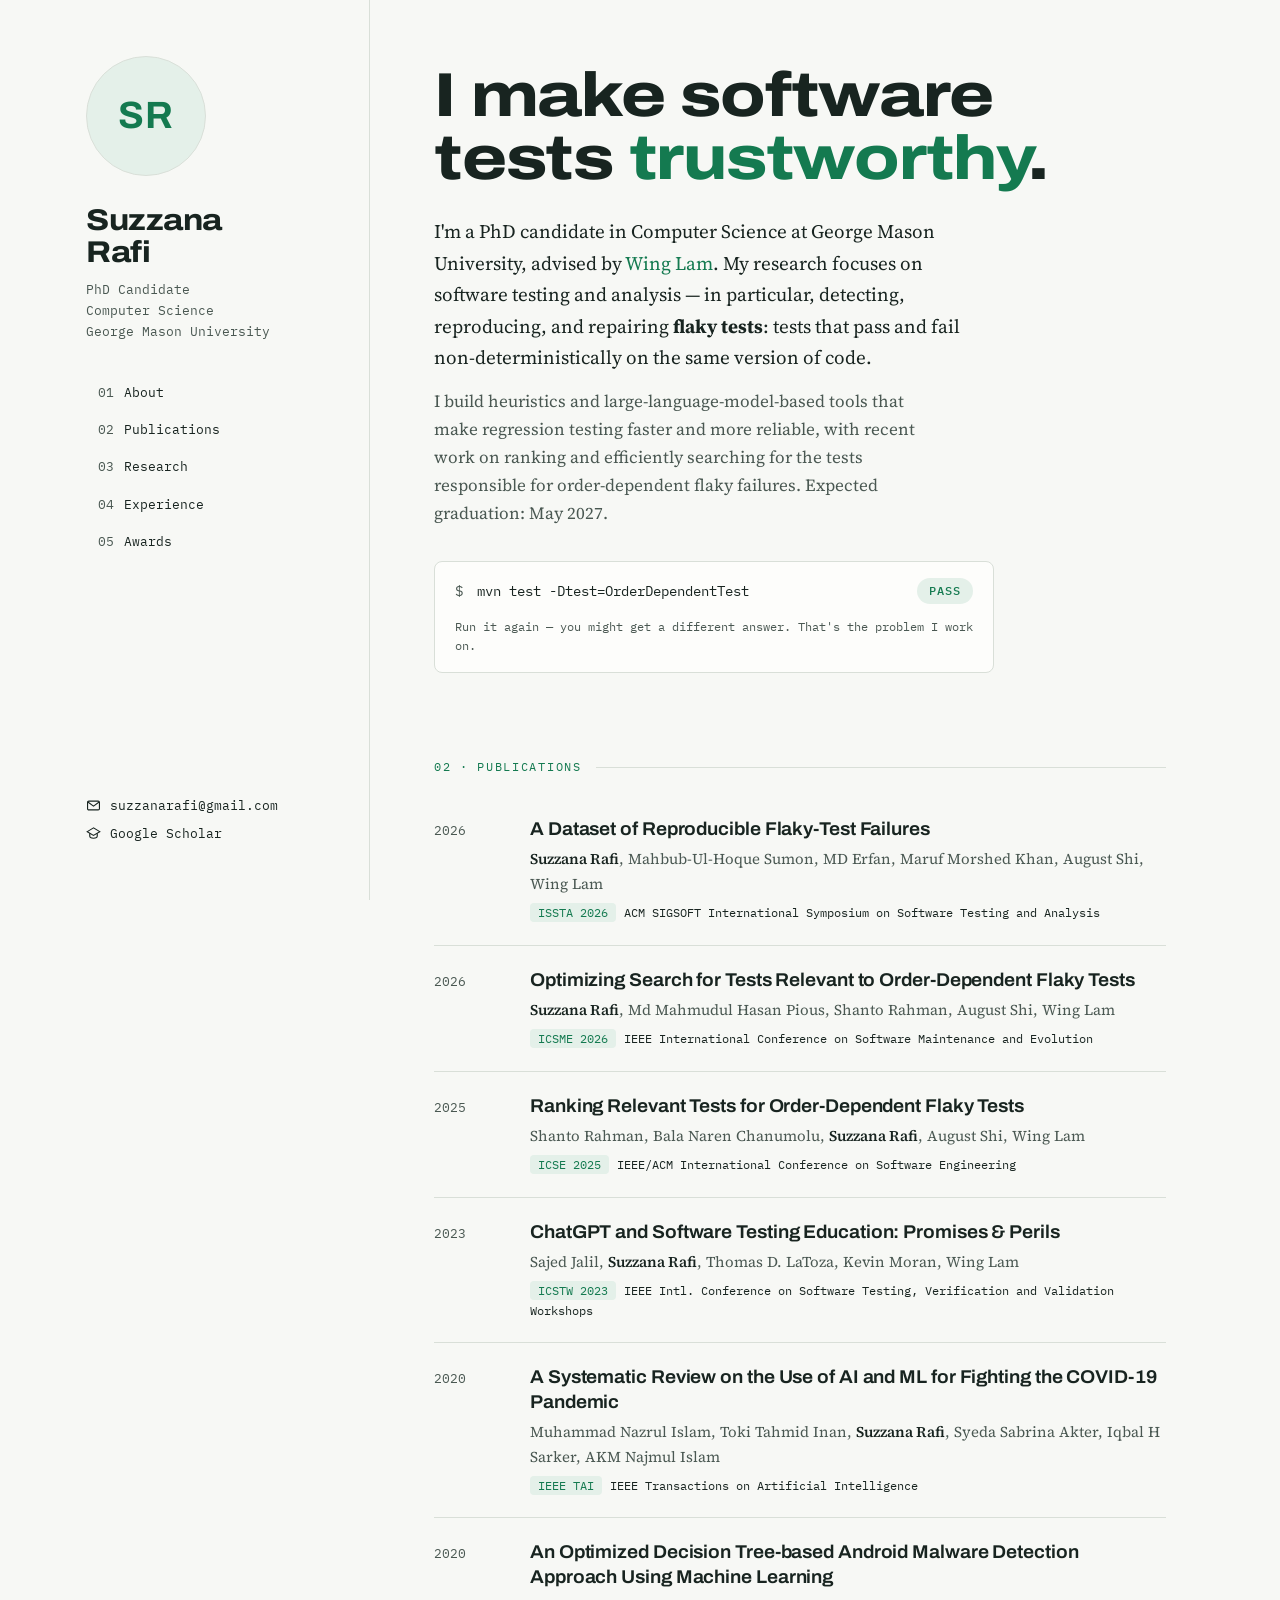
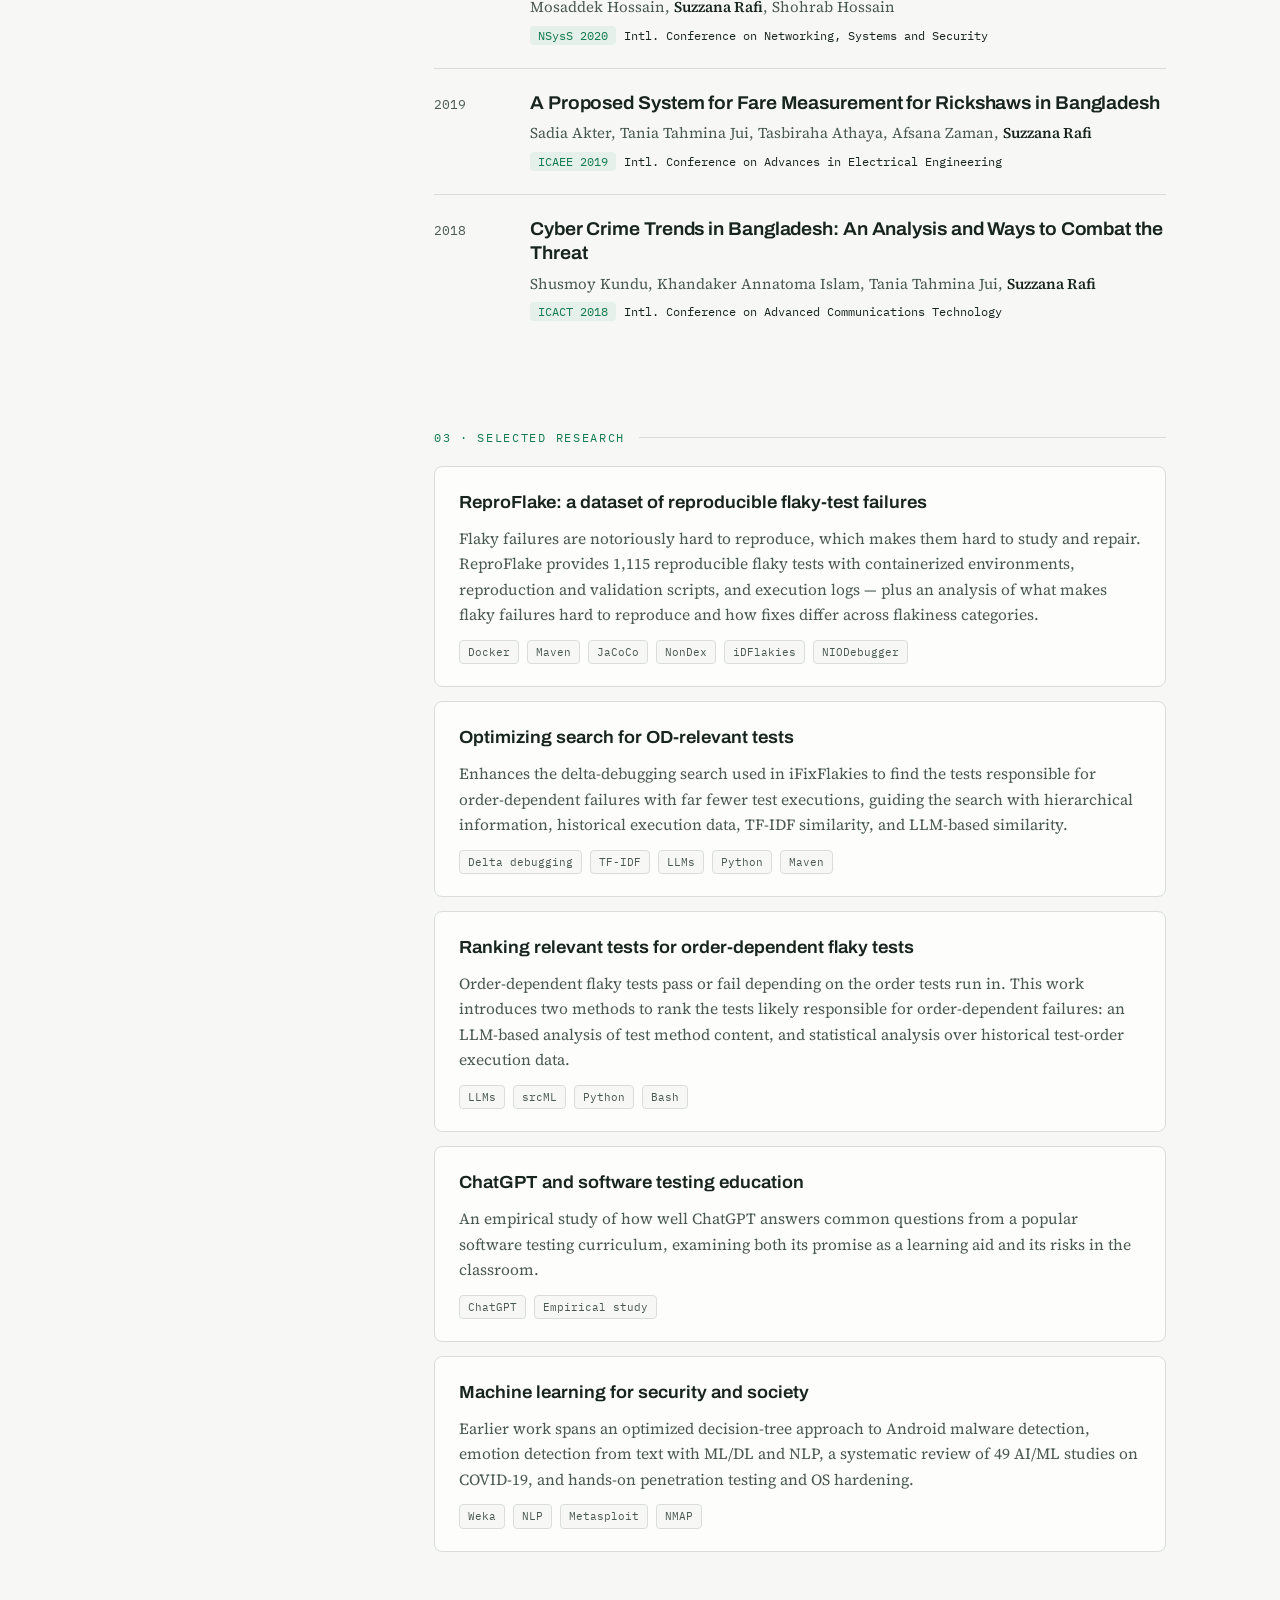
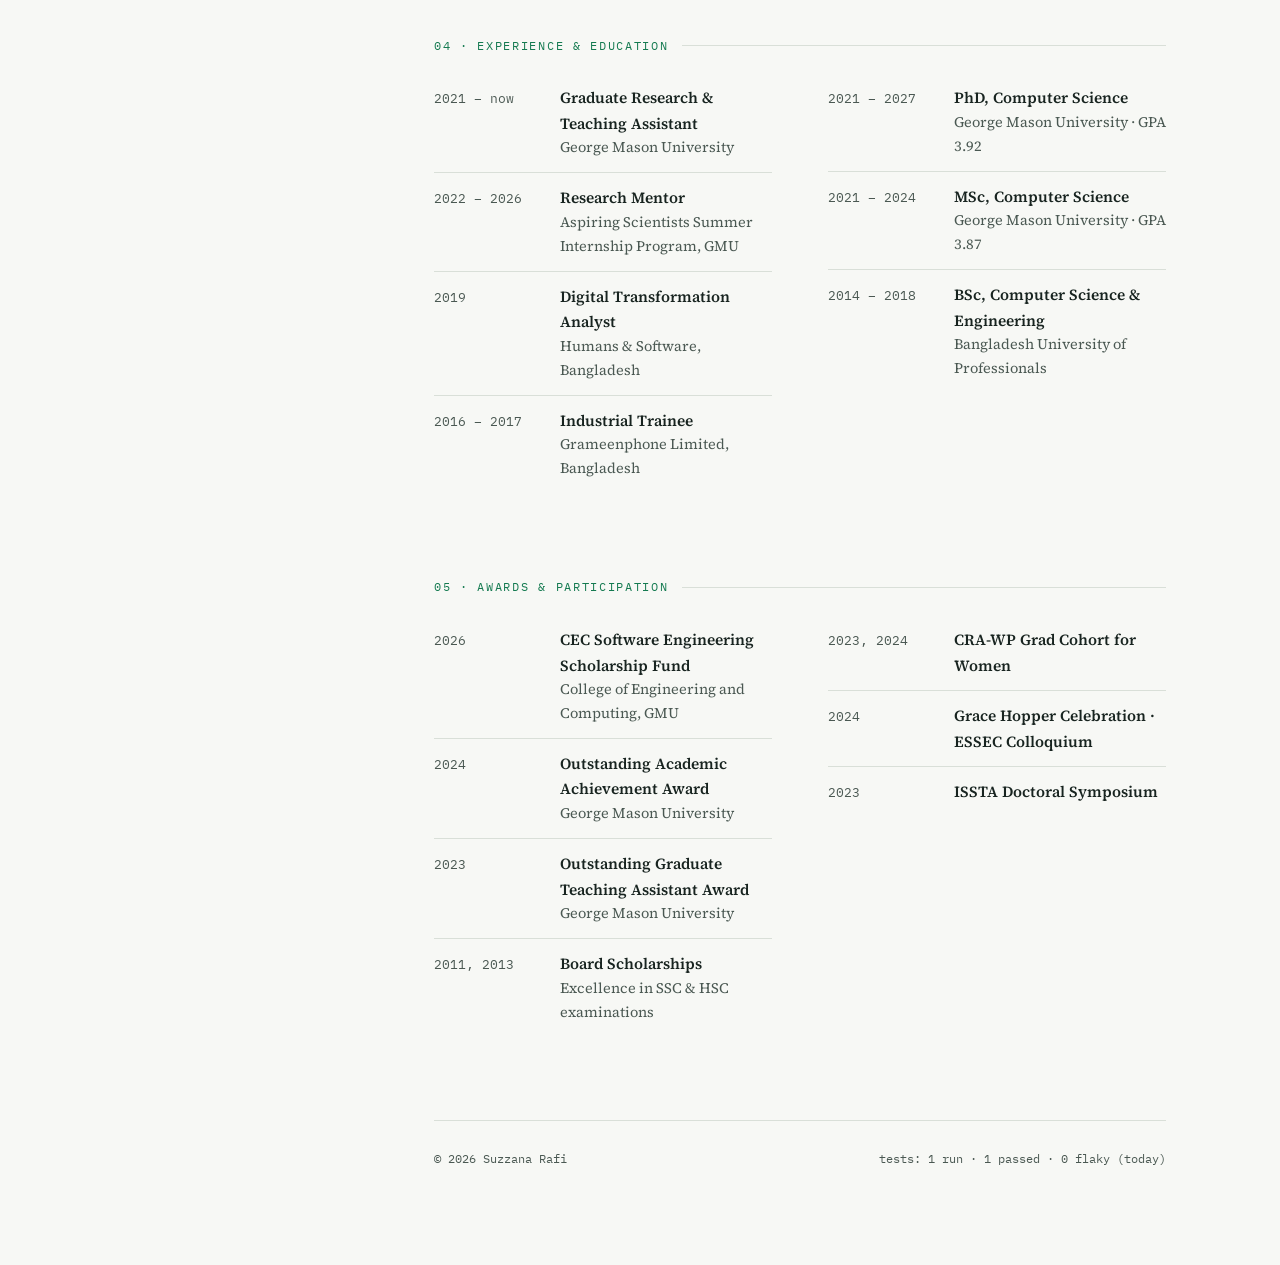
==== index.html @ 5b85f8ac "Add files via upload" ====
<!DOCTYPE html>
<html lang="en">
<head>
<meta charset="UTF-8">
<meta name="viewport" content="width=device-width, initial-scale=1.0">
<title>Suzzana Rafi — Software Testing &amp; Analysis Researcher</title>
<meta name="description" content="Suzzana Rafi is a PhD candidate at George Mason University researching flaky test detection, reproduction, and repair with AI techniques.">
<link rel="preconnect" href="https://fonts.googleapis.com">
<link rel="preconnect" href="https://fonts.gstatic.com" crossorigin>
<link href="https://fonts.googleapis.com/css2?family=Archivo:wdth,wght@62..125,400..800&family=Source+Serif+4:ital,opsz,wght@0,8..60,400..600;1,8..60,400..600&family=IBM+Plex+Mono:wght@400;500&display=swap" rel="stylesheet">
<style>
  :root{
    --paper:#F7F8F5;
    --panel:#FDFDFB;
    --ink:#182420;
    --ink-soft:#4A5852;
    --hairline:#D9DFD8;
    --pass:#147A50;
    --pass-soft:#E4F0E9;
    --fail:#B8402E;
    --fail-soft:#F6E7E3;
    --mono:'IBM Plex Mono', ui-monospace, monospace;
    --display:'Archivo', system-ui, sans-serif;
    --body:'Source Serif 4', Georgia, serif;
  }
  *{box-sizing:border-box;margin:0;padding:0}
  html{scroll-behavior:smooth}
  body{
    background:var(--paper);
    color:var(--ink);
    font-family:var(--body);
    font-size:17px;
    line-height:1.65;
  }
  a{color:var(--pass);text-decoration:none;border-bottom:1px solid transparent;transition:border-color .15s}
  a:hover{border-bottom-color:var(--pass)}
  a:focus-visible, button:focus-visible{outline:2px solid var(--pass);outline-offset:3px;border-radius:2px}

  .layout{
    display:grid;
    grid-template-columns:320px 1fr;
    max-width:1180px;
    margin:0 auto;
    min-height:100vh;
  }

  /* ---------- Sidebar ---------- */
  .sidebar{
    border-right:1px solid var(--hairline);
    padding:56px 36px;
    position:sticky;
    top:0;
    height:100vh;
    display:flex;
    flex-direction:column;
    gap:28px;
  }
  .avatar{
    width:120px;height:120px;border-radius:50%;
    background:var(--pass-soft);
    display:flex;align-items:center;justify-content:center;
    font-family:var(--display);font-weight:700;font-size:38px;color:var(--pass);
    letter-spacing:.02em;
    border:1px solid var(--hairline);
    overflow:hidden;
  }
  .avatar img{width:100%;height:100%;object-fit:cover}
  .side-name{
    font-family:var(--display);
    font-variation-settings:'wdth' 112;
    font-weight:750;
    font-size:30px;
    line-height:1.08;
    letter-spacing:-.01em;
  }
  .side-role{
    font-family:var(--mono);
    font-size:12.5px;
    color:var(--ink-soft);
    line-height:1.7;
  }
  nav{display:flex;flex-direction:column;gap:2px;margin-top:4px}
  nav a{
    font-family:var(--mono);
    font-size:13px;
    color:var(--ink);
    padding:7px 10px;
    border-bottom:none;
    border-left:2px solid transparent;
    border-radius:0 4px 4px 0;
  }
  nav a:hover{background:var(--pass-soft);border-left-color:var(--pass)}
  nav a .idx{color:var(--ink-soft);margin-right:10px}
  .side-contact{margin-top:auto;display:flex;flex-direction:column;gap:8px}
  .side-contact a{
    font-family:var(--mono);font-size:12.5px;color:var(--ink);
    display:flex;align-items:center;gap:9px;border-bottom:none;
  }
  .side-contact a:hover{color:var(--pass)}
  .side-contact svg{width:15px;height:15px;flex:none;stroke:currentColor}

  /* ---------- Main ---------- */
  main{padding:64px 64px 96px}
  section{margin-bottom:84px}
  .eyebrow{
    font-family:var(--mono);
    font-size:12px;
    letter-spacing:.14em;
    text-transform:uppercase;
    color:var(--pass);
    margin-bottom:18px;
    display:flex;align-items:center;gap:14px;
  }
  .eyebrow::after{content:'';height:1px;background:var(--hairline);flex:1}

  /* Hero */
  .hero h1{
    font-family:var(--display);
    font-variation-settings:'wdth' 118;
    font-weight:780;
    font-size:clamp(38px, 5.4vw, 62px);
    line-height:1.02;
    letter-spacing:-.02em;
    margin-bottom:26px;
  }
  .hero h1 em{font-style:normal;color:var(--pass)}
  .hero p.lede{font-size:19px;max-width:56ch;color:var(--ink);margin-bottom:14px}
  .hero p.sub{color:var(--ink-soft);max-width:56ch}

  /* Signature: flaky test runner */
  .runner{
    margin-top:34px;
    background:var(--panel);
    border:1px solid var(--hairline);
    border-radius:8px;
    padding:16px 20px;
    font-family:var(--mono);
    font-size:13.5px;
    display:flex;
    align-items:center;
    gap:14px;
    flex-wrap:wrap;
    max-width:560px;
  }
  .runner .prompt{color:var(--ink-soft)}
  .runner .cmd{color:var(--ink)}
  .chip{
    font-family:var(--mono);
    font-size:12px;
    font-weight:500;
    letter-spacing:.08em;
    padding:3px 12px;
    border-radius:99px;
    margin-left:auto;
  }
  .chip.pass{background:var(--pass-soft);color:var(--pass)}
  .chip.fail{background:var(--fail-soft);color:var(--fail)}
  .runner .note{
    flex-basis:100%;
    font-size:11.5px;
    color:var(--ink-soft);
  }

  /* Publications */
  .pub{
    display:grid;
    grid-template-columns:72px 1fr;
    gap:24px;
    padding:22px 0;
    border-bottom:1px solid var(--hairline);
  }
  .pub:last-child{border-bottom:none}
  .pub .year{
    font-family:var(--mono);
    font-size:13px;
    color:var(--ink-soft);
    padding-top:3px;
  }
  .pub h3{
    font-family:var(--display);
    font-variation-settings:'wdth' 104;
    font-weight:640;
    font-size:18.5px;
    line-height:1.32;
    letter-spacing:-.005em;
    margin-bottom:6px;
  }
  .pub .authors{font-size:15px;color:var(--ink-soft);margin-bottom:6px}
  .pub .authors b{color:var(--ink);font-weight:600}
  .pub .venue{font-family:var(--mono);font-size:12px;color:var(--ink)}
  .pub .venue .tag{
    background:var(--pass-soft);color:var(--pass);
    padding:2px 8px;border-radius:4px;margin-right:8px;
  }

  /* Research cards */
  .research-list{display:flex;flex-direction:column;gap:14px}
  .rcard{
    background:var(--panel);
    border:1px solid var(--hairline);
    border-radius:8px;
    padding:22px 24px;
  }
  .rcard h3{
    font-family:var(--display);
    font-variation-settings:'wdth' 104;
    font-weight:640;
    font-size:17.5px;
    margin-bottom:8px;
  }
  .rcard p{font-size:15.5px;color:var(--ink-soft)}
  .rcard .stack{
    margin-top:12px;display:flex;gap:8px;flex-wrap:wrap;
  }
  .rcard .stack span{
    font-family:var(--mono);font-size:11px;color:var(--ink-soft);
    border:1px solid var(--hairline);border-radius:4px;padding:2px 8px;
    background:var(--paper);
  }

  /* Timeline (experience + awards) */
  .two-col{display:grid;grid-template-columns:1fr 1fr;gap:56px}
  .titem{
    display:grid;grid-template-columns:110px 1fr;gap:16px;
    padding:12px 0;border-bottom:1px solid var(--hairline);
    font-size:15.5px;
  }
  .titem:last-child{border-bottom:none}
  .titem .when{font-family:var(--mono);font-size:12.5px;color:var(--ink-soft);padding-top:3px}
  .titem .what b{font-weight:600}
  .titem .what .where{color:var(--ink-soft);font-size:14.5px}

  footer{
    border-top:1px solid var(--hairline);
    padding:28px 0 0;
    font-family:var(--mono);
    font-size:12px;
    color:var(--ink-soft);
    display:flex;justify-content:space-between;gap:16px;flex-wrap:wrap;
  }

  /* ---------- Responsive ---------- */
  @media (max-width:920px){
    .layout{grid-template-columns:1fr}
    .sidebar{
      position:static;height:auto;border-right:none;
      border-bottom:1px solid var(--hairline);
      padding:40px 28px 28px;
    }
    nav{flex-direction:row;flex-wrap:wrap}
    nav a{border-left:none;border-radius:4px}
    .side-contact{margin-top:0;flex-direction:row;flex-wrap:wrap;gap:18px}
    main{padding:48px 28px 72px}
    .two-col{grid-template-columns:1fr;gap:40px}
  }
  @media (max-width:560px){
    .pub{grid-template-columns:1fr;gap:4px}
    .titem{grid-template-columns:1fr;gap:2px}
  }
  @media (prefers-reduced-motion: reduce){
    html{scroll-behavior:auto}
  }
</style>
</head>
<body>
<div class="layout">

  <aside class="sidebar">
    <div class="avatar" aria-hidden="true"><span id="avatar-initials">SR</span></div>
    <div>
      <div class="side-name">Suzzana<br>Rafi</div>
      <div class="side-role" style="margin-top:10px">
        PhD Candidate<br>
        Computer Science<br>
        George Mason University
      </div>
    </div>
    <nav aria-label="Sections">
      <a href="#about"><span class="idx">01</span>About</a>
      <a href="#publications"><span class="idx">02</span>Publications</a>
      <a href="#research"><span class="idx">03</span>Research</a>
      <a href="#experience"><span class="idx">04</span>Experience</a>
      <a href="#awards"><span class="idx">05</span>Awards</a>
    </nav>
    <div class="side-contact">
      <a href="mailto:suzzanarafi@gmail.com">
        <svg viewBox="0 0 24 24" fill="none" stroke-width="1.8"><rect x="2.5" y="5" width="19" height="14" rx="2"/><path d="m3 6.5 9 6.5 9-6.5"/></svg>
        suzzanarafi@gmail.com
      </a>
      <a href="https://scholar.google.com/citations?user=p1dek98AAAAJ" target="_blank" rel="noopener">
        <svg viewBox="0 0 24 24" fill="none" stroke-width="1.8"><path d="M12 3 2 9l10 6 10-6-10-6Z"/><path d="M6 11.5V16c0 1.7 2.7 3.5 6 3.5s6-1.8 6-3.5v-4.5"/></svg>
        Google Scholar
      </a>
    </div>
  </aside>

  <main>

    <section class="hero" id="about">
      <h1>I make software tests <em>trustworthy</em>.</h1>
      <p class="lede">
        I'm a PhD candidate in Computer Science at George Mason University, advised by
        <a href="https://www.cs.gmu.edu/~winglam/" target="_blank" rel="noopener">Wing Lam</a>.
        My research focuses on software testing and analysis — in particular, detecting,
        reproducing, and repairing <strong>flaky tests</strong>: tests that pass and fail
        non-deterministically on the same version of code.
      </p>
      <p class="sub">
        I build heuristics and large-language-model-based tools that make regression testing
        faster and more reliable, with recent work on ranking and efficiently searching for the
        tests responsible for order-dependent flaky failures. Expected graduation: May 2027.
      </p>

      <div class="runner" role="img" aria-label="A terminal running a flaky test that flickers between fail and pass before stabilizing">
        <span class="prompt">$</span>
        <span class="cmd">mvn&nbsp;test&nbsp;-Dtest=OrderDependentTest</span>
        <span class="chip pass" id="flaky-chip">PASS</span>
        <span class="note" id="flaky-note">Run it again — you might get a different answer. That's the problem I work on.</span>
      </div>
    </section>

    <section id="publications">
      <div class="eyebrow">02 · Publications</div>

      <div class="pub">
        <div class="year">2026</div>
        <div>
          <h3>A Dataset of Reproducible Flaky-Test Failures</h3>
          <p class="authors"><b>Suzzana Rafi</b>, Mahbub-Ul-Hoque Sumon, MD Erfan, Maruf Morshed Khan, August Shi, Wing Lam</p>
          <p class="venue"><span class="tag">ISSTA 2026</span>ACM SIGSOFT International Symposium on Software Testing and Analysis</p>
        </div>
      </div>

      <div class="pub">
        <div class="year">2026</div>
        <div>
          <h3>Optimizing Search for Tests Relevant to Order-Dependent Flaky Tests</h3>
          <p class="authors"><b>Suzzana Rafi</b>, Md Mahmudul Hasan Pious, Shanto Rahman, August Shi, Wing Lam</p>
          <p class="venue"><span class="tag">ICSME 2026</span>IEEE International Conference on Software Maintenance and Evolution</p>
        </div>
      </div>

      <div class="pub">
        <div class="year">2025</div>
        <div>
          <h3>Ranking Relevant Tests for Order-Dependent Flaky Tests</h3>
          <p class="authors">Shanto Rahman, Bala Naren Chanumolu, <b>Suzzana Rafi</b>, August Shi, Wing Lam</p>
          <p class="venue"><span class="tag">ICSE 2025</span>IEEE/ACM International Conference on Software Engineering</p>
        </div>
      </div>

      <div class="pub">
        <div class="year">2023</div>
        <div>
          <h3>ChatGPT and Software Testing Education: Promises &amp; Perils</h3>
          <p class="authors">Sajed Jalil, <b>Suzzana Rafi</b>, Thomas D. LaToza, Kevin Moran, Wing Lam</p>
          <p class="venue"><span class="tag">ICSTW 2023</span>IEEE Intl. Conference on Software Testing, Verification and Validation Workshops</p>
        </div>
      </div>

      <div class="pub">
        <div class="year">2020</div>
        <div>
          <h3>A Systematic Review on the Use of AI and ML for Fighting the COVID-19 Pandemic</h3>
          <p class="authors">Muhammad Nazrul Islam, Toki Tahmid Inan, <b>Suzzana Rafi</b>, Syeda Sabrina Akter, Iqbal H Sarker, AKM Najmul Islam</p>
          <p class="venue"><span class="tag">IEEE TAI</span>IEEE Transactions on Artificial Intelligence</p>
        </div>
      </div>

      <div class="pub">
        <div class="year">2020</div>
        <div>
          <h3>An Optimized Decision Tree-based Android Malware Detection Approach Using Machine Learning</h3>
          <p class="authors">Mosaddek Hossain, <b>Suzzana Rafi</b>, Shohrab Hossain</p>
          <p class="venue"><span class="tag">NSysS 2020</span>Intl. Conference on Networking, Systems and Security</p>
        </div>
      </div>

      <div class="pub">
        <div class="year">2019</div>
        <div>
          <h3>A Proposed System for Fare Measurement for Rickshaws in Bangladesh</h3>
          <p class="authors">Sadia Akter, Tania Tahmina Jui, Tasbiraha Athaya, Afsana Zaman, <b>Suzzana Rafi</b></p>
          <p class="venue"><span class="tag">ICAEE 2019</span>Intl. Conference on Advances in Electrical Engineering</p>
        </div>
      </div>

      <div class="pub">
        <div class="year">2018</div>
        <div>
          <h3>Cyber Crime Trends in Bangladesh: An Analysis and Ways to Combat the Threat</h3>
          <p class="authors">Shusmoy Kundu, Khandaker Annatoma Islam, Tania Tahmina Jui, <b>Suzzana Rafi</b></p>
          <p class="venue"><span class="tag">ICACT 2018</span>Intl. Conference on Advanced Communications Technology</p>
        </div>
      </div>
    </section>

    <section id="research">
      <div class="eyebrow">03 · Selected Research</div>
      <div class="research-list">

        <div class="rcard">
          <h3>ReproFlake: a dataset of reproducible flaky-test failures</h3>
          <p>Flaky failures are notoriously hard to reproduce, which makes them hard to study and repair. ReproFlake provides 1,115 reproducible flaky tests with containerized environments, reproduction and validation scripts, and execution logs — plus an analysis of what makes flaky failures hard to reproduce and how fixes differ across flakiness categories.</p>
          <div class="stack"><span>Docker</span><span>Maven</span><span>JaCoCo</span><span>NonDex</span><span>iDFlakies</span><span>NIODebugger</span></div>
        </div>

        <div class="rcard">
          <h3>Optimizing search for OD-relevant tests</h3>
          <p>Enhances the delta-debugging search used in iFixFlakies to find the tests responsible for order-dependent failures with far fewer test executions, guiding the search with hierarchical information, historical execution data, TF-IDF similarity, and LLM-based similarity.</p>
          <div class="stack"><span>Delta debugging</span><span>TF-IDF</span><span>LLMs</span><span>Python</span><span>Maven</span></div>
        </div>

        <div class="rcard">
          <h3>Ranking relevant tests for order-dependent flaky tests</h3>
          <p>Order-dependent flaky tests pass or fail depending on the order tests run in. This work introduces two methods to rank the tests likely responsible for order-dependent failures: an LLM-based analysis of test method content, and statistical analysis over historical test-order execution data.</p>
          <div class="stack"><span>LLMs</span><span>srcML</span><span>Python</span><span>Bash</span></div>
        </div>

        <div class="rcard">
          <h3>ChatGPT and software testing education</h3>
          <p>An empirical study of how well ChatGPT answers common questions from a popular software testing curriculum, examining both its promise as a learning aid and its risks in the classroom.</p>
          <div class="stack"><span>ChatGPT</span><span>Empirical study</span></div>
        </div>

        <div class="rcard">
          <h3>Machine learning for security and society</h3>
          <p>Earlier work spans an optimized decision-tree approach to Android malware detection, emotion detection from text with ML/DL and NLP, a systematic review of 49 AI/ML studies on COVID-19, and hands-on penetration testing and OS hardening.</p>
          <div class="stack"><span>Weka</span><span>NLP</span><span>Metasploit</span><span>NMAP</span></div>
        </div>

      </div>
    </section>

    <section id="experience">
      <div class="eyebrow">04 · Experience &amp; Education</div>
      <div class="two-col">
        <div>
          <div class="titem">
            <div class="when">2021 – now</div>
            <div class="what"><b>Graduate Research &amp; Teaching Assistant</b><div class="where">George Mason University</div></div>
          </div>
          <div class="titem">
            <div class="when">2022 – 2026</div>
            <div class="what"><b>Research Mentor</b><div class="where">Aspiring Scientists Summer Internship Program, GMU</div></div>
          </div>
          <div class="titem">
            <div class="when">2019</div>
            <div class="what"><b>Digital Transformation Analyst</b><div class="where">Humans &amp; Software, Bangladesh</div></div>
          </div>
          <div class="titem">
            <div class="when">2016 – 2017</div>
            <div class="what"><b>Industrial Trainee</b><div class="where">Grameenphone Limited, Bangladesh</div></div>
          </div>
        </div>
        <div>
          <div class="titem">
            <div class="when">2021 – 2027</div>
            <div class="what"><b>PhD, Computer Science</b><div class="where">George Mason University · GPA 3.92</div></div>
          </div>
          <div class="titem">
            <div class="when">2021 – 2024</div>
            <div class="what"><b>MSc, Computer Science</b><div class="where">George Mason University · GPA 3.87</div></div>
          </div>
          <div class="titem">
            <div class="when">2014 – 2018</div>
            <div class="what"><b>BSc, Computer Science &amp; Engineering</b><div class="where">Bangladesh University of Professionals</div></div>
          </div>
        </div>
      </div>
    </section>

    <section id="awards">
      <div class="eyebrow">05 · Awards &amp; Participation</div>
      <div class="two-col">
        <div>
          <div class="titem">
            <div class="when">2026</div>
            <div class="what"><b>CEC Software Engineering Scholarship Fund</b><div class="where">College of Engineering and Computing, GMU</div></div>
          </div>
          <div class="titem">
            <div class="when">2024</div>
            <div class="what"><b>Outstanding Academic Achievement Award</b><div class="where">George Mason University</div></div>
          </div>
          <div class="titem">
            <div class="when">2023</div>
            <div class="what"><b>Outstanding Graduate Teaching Assistant Award</b><div class="where">George Mason University</div></div>
          </div>
          <div class="titem">
            <div class="when">2011, 2013</div>
            <div class="what"><b>Board Scholarships</b><div class="where">Excellence in SSC &amp; HSC examinations</div></div>
          </div>
        </div>
        <div>
          <div class="titem">
            <div class="when">2023, 2024</div>
            <div class="what"><b>CRA-WP Grad Cohort for Women</b></div>
          </div>
          <div class="titem">
            <div class="when">2024</div>
            <div class="what"><b>Grace Hopper Celebration · ESSEC Colloquium</b></div>
          </div>
          <div class="titem">
            <div class="when">2023</div>
            <div class="what"><b>ISSTA Doctoral Symposium</b></div>
          </div>
        </div>
      </div>
    </section>

    <footer>
      <span>© 2026 Suzzana Rafi</span>
      <span>tests: 1 run · 1 passed · 0 flaky (today)</span>
    </footer>

  </main>
</div>

<script>
(function(){
  var chip = document.getElementById('flaky-chip');
  if (!chip) return;
  var reduce = window.matchMedia('(prefers-reduced-motion: reduce)').matches;
  if (reduce) return; // show static PASS

  // Flicker between FAIL and PASS a few times, then settle on PASS.
  var sequence = ['FAIL','PASS','FAIL','PASS'];
  var i = 0;
  function step(){
    if (i >= sequence.length) {
      chip.textContent = 'PASS';
      chip.className = 'chip pass';
      return;
    }
    var s = sequence[i++];
    chip.textContent = s;
    chip.className = 'chip ' + (s === 'FAIL' ? 'fail' : 'pass');
    setTimeout(step, i < sequence.length ? 650 : 0);
  }
  setTimeout(step, 900);
})();
</script>
</body>
</html>
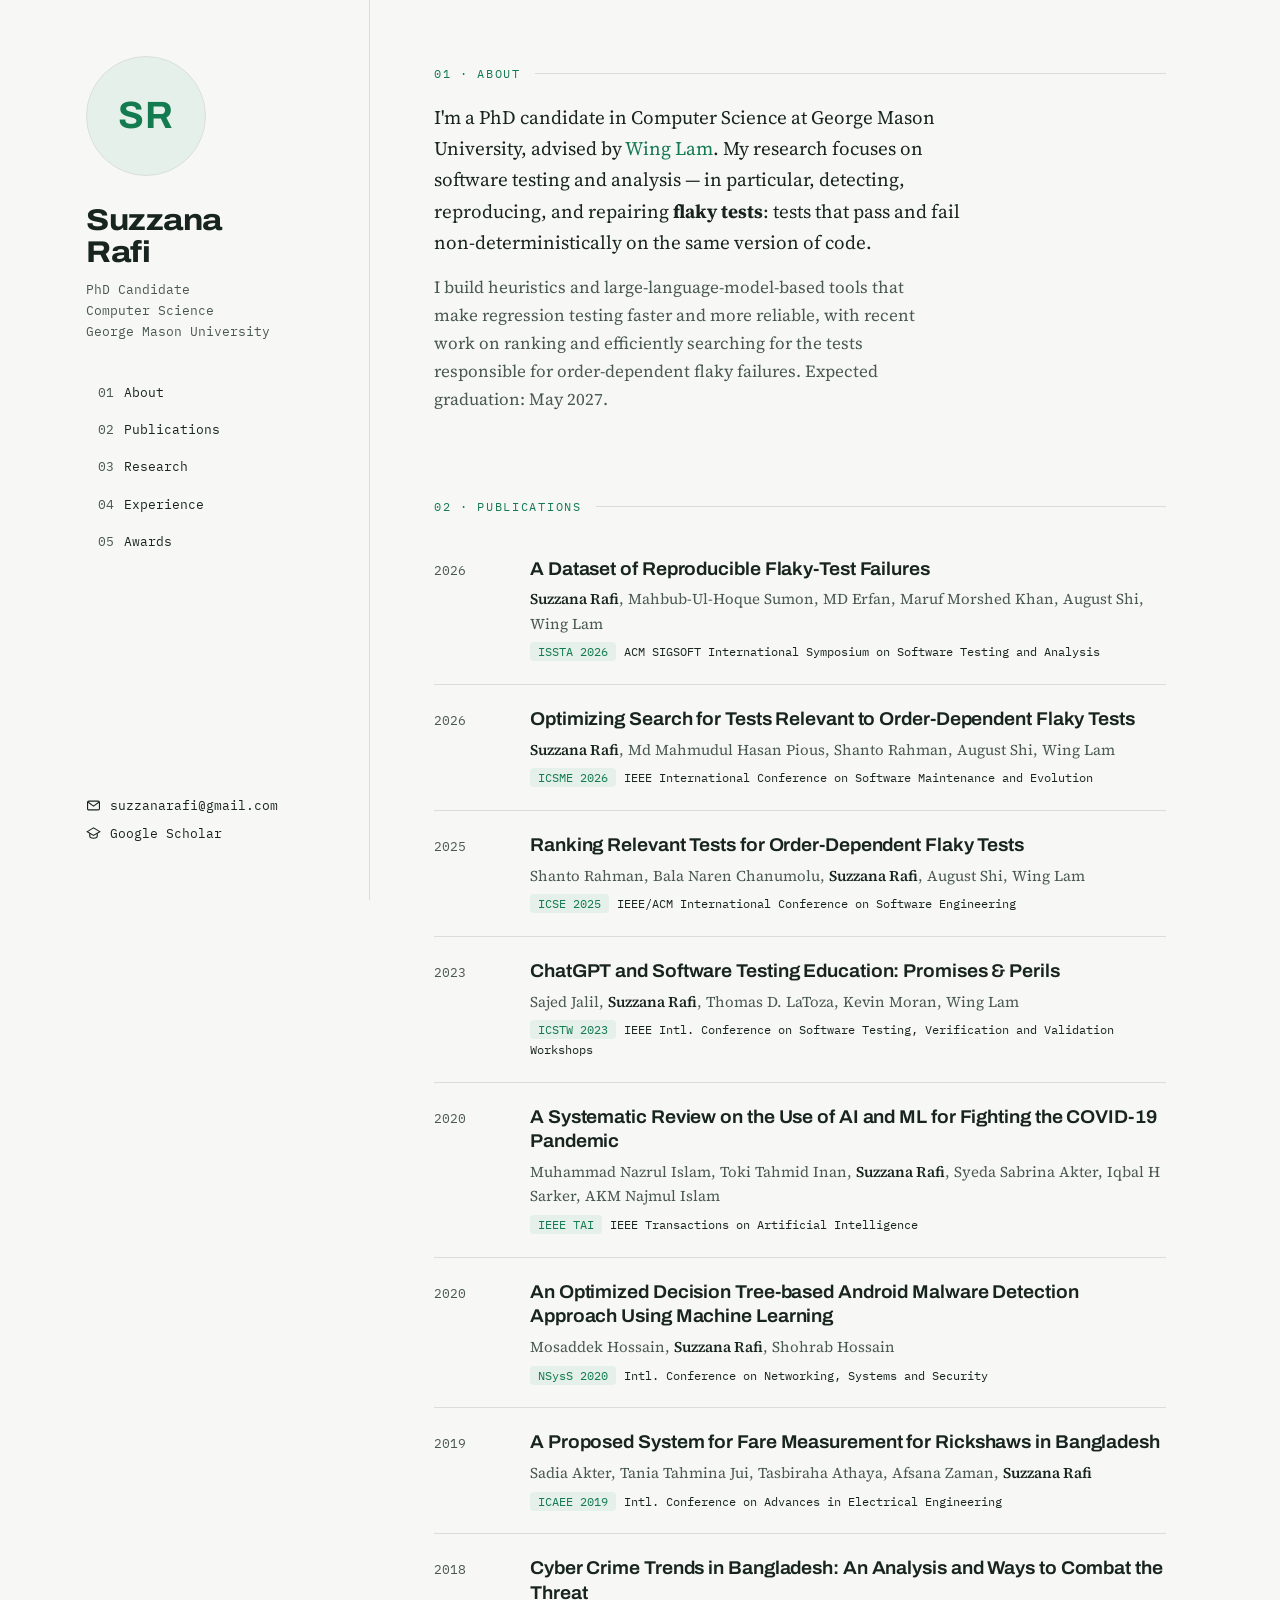
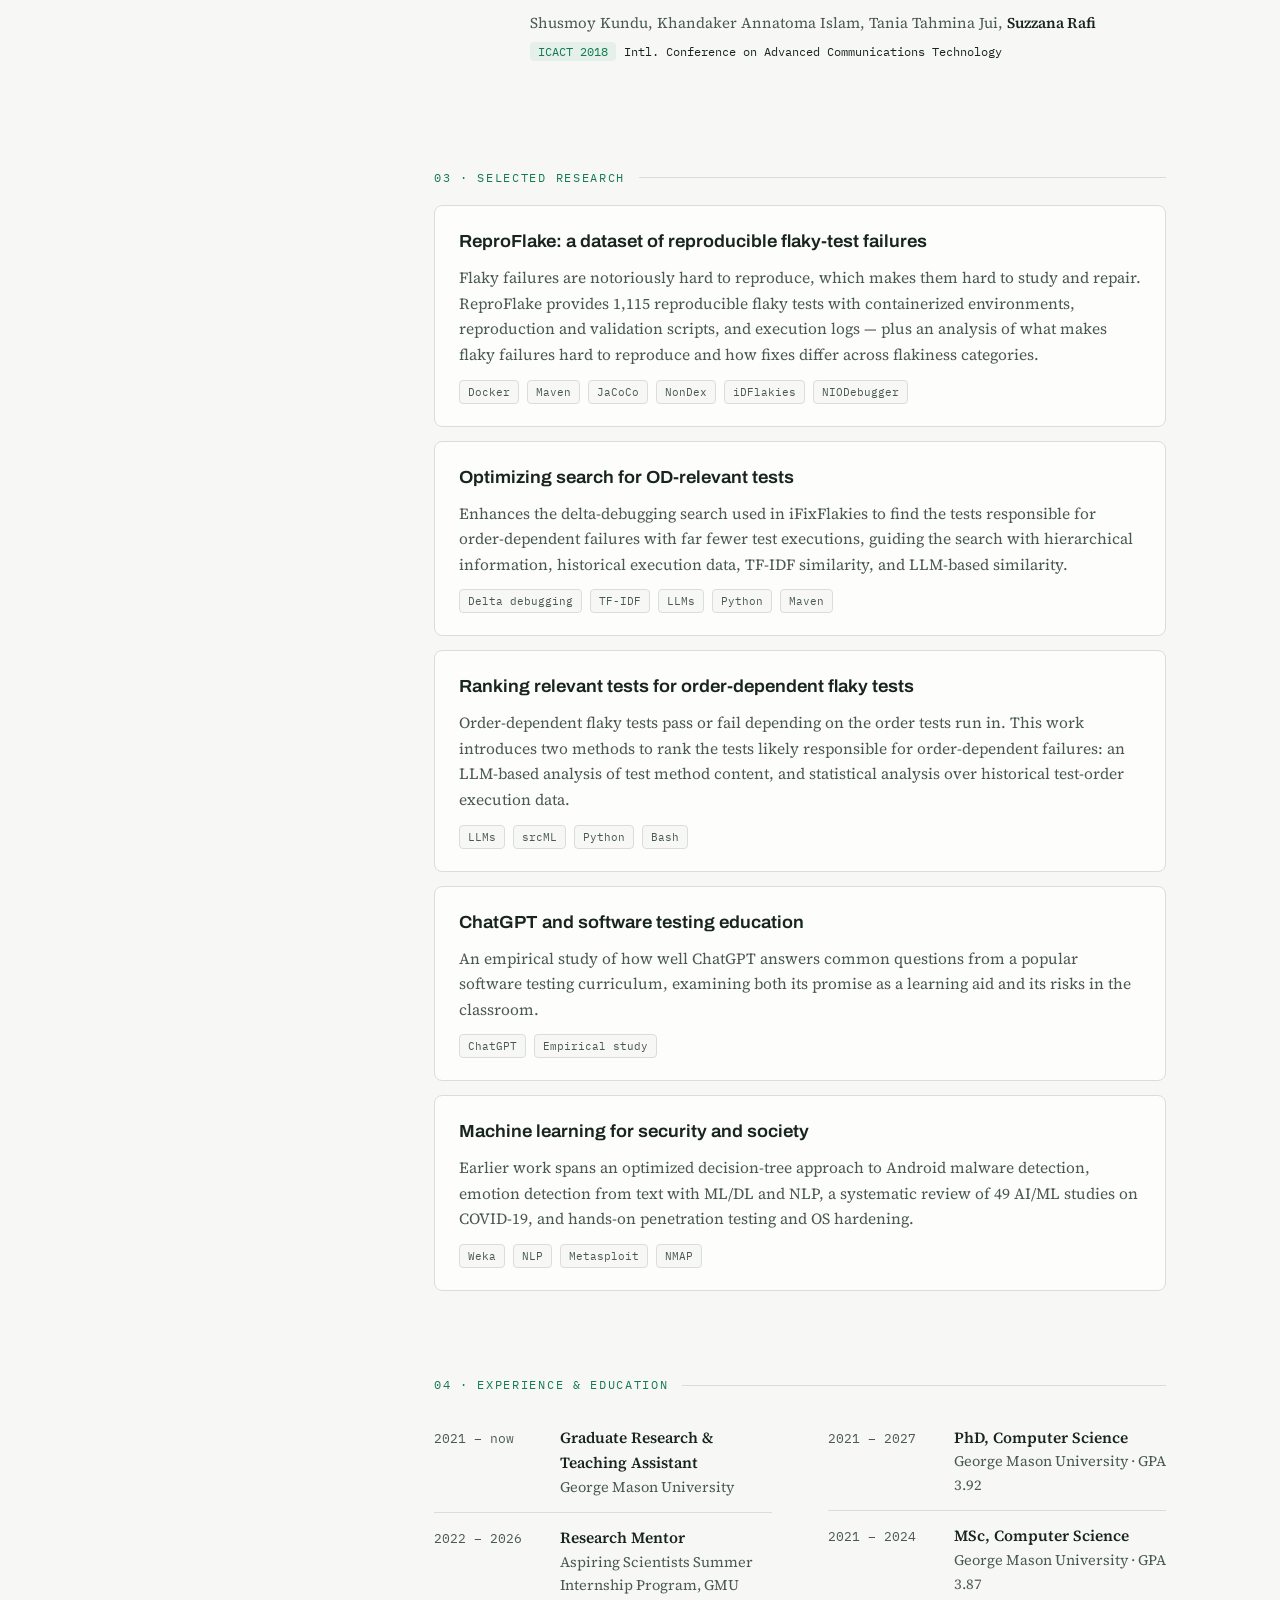
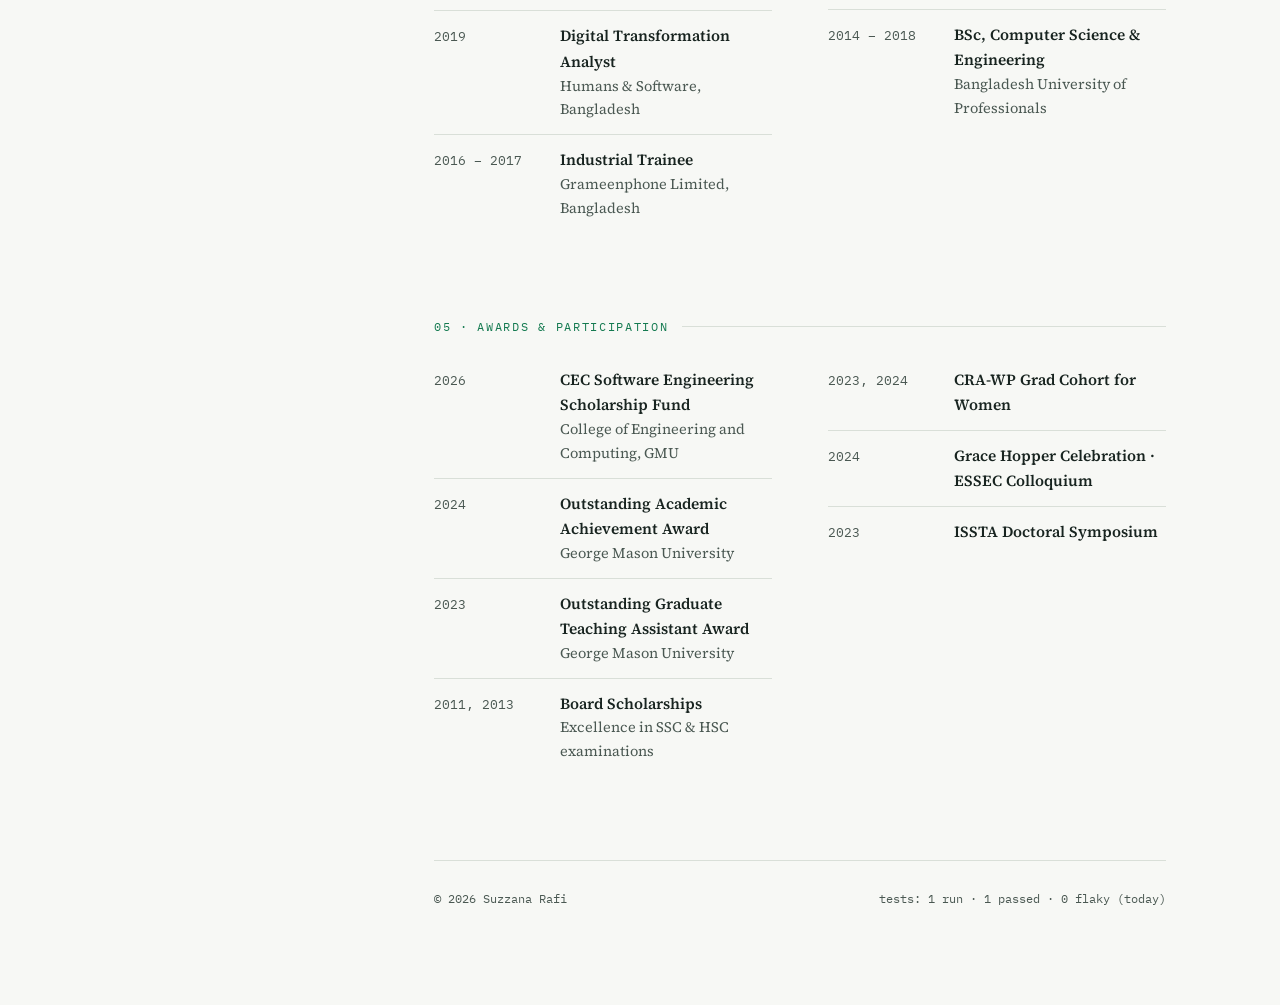
==== commit 0469a8c5: "Add files via upload" ====
--- a/index.html
+++ b/index.html
@@ -127,41 +127,7 @@
   .hero p.lede{font-size:19px;max-width:56ch;color:var(--ink);margin-bottom:14px}
   .hero p.sub{color:var(--ink-soft);max-width:56ch}
 
-  /* Signature: flaky test runner */
-  .runner{
-    margin-top:34px;
-    background:var(--panel);
-    border:1px solid var(--hairline);
-    border-radius:8px;
-    padding:16px 20px;
-    font-family:var(--mono);
-    font-size:13.5px;
-    display:flex;
-    align-items:center;
-    gap:14px;
-    flex-wrap:wrap;
-    max-width:560px;
-  }
-  .runner .prompt{color:var(--ink-soft)}
-  .runner .cmd{color:var(--ink)}
-  .chip{
-    font-family:var(--mono);
-    font-size:12px;
-    font-weight:500;
-    letter-spacing:.08em;
-    padding:3px 12px;
-    border-radius:99px;
-    margin-left:auto;
-  }
-  .chip.pass{background:var(--pass-soft);color:var(--pass)}
-  .chip.fail{background:var(--fail-soft);color:var(--fail)}
-  .runner .note{
-    flex-basis:100%;
-    font-size:11.5px;
-    color:var(--ink-soft);
-  }
-
-  /* Publications */
+
   .pub{
     display:grid;
     grid-template-columns:72px 1fr;
@@ -297,7 +263,7 @@
   <main>
 
     <section class="hero" id="about">
-      <h1>I make software tests <em>trustworthy</em>.</h1>
+      <div class="eyebrow">01 · About</div>
       <p class="lede">
         I'm a PhD candidate in Computer Science at George Mason University, advised by
         <a href="https://www.cs.gmu.edu/~winglam/" target="_blank" rel="noopener">Wing Lam</a>.
@@ -310,13 +276,6 @@
         faster and more reliable, with recent work on ranking and efficiently searching for the
         tests responsible for order-dependent flaky failures. Expected graduation: May 2027.
       </p>
-
-      <div class="runner" role="img" aria-label="A terminal running a flaky test that flickers between fail and pass before stabilizing">
-        <span class="prompt">$</span>
-        <span class="cmd">mvn&nbsp;test&nbsp;-Dtest=OrderDependentTest</span>
-        <span class="chip pass" id="flaky-chip">PASS</span>
-        <span class="note" id="flaky-note">Run it again — you might get a different answer. That's the problem I work on.</span>
-      </div>
     </section>
 
     <section id="publications">
@@ -516,29 +475,5 @@
   </main>
 </div>
 
-<script>
-(function(){
-  var chip = document.getElementById('flaky-chip');
-  if (!chip) return;
-  var reduce = window.matchMedia('(prefers-reduced-motion: reduce)').matches;
-  if (reduce) return; // show static PASS
-
-  // Flicker between FAIL and PASS a few times, then settle on PASS.
-  var sequence = ['FAIL','PASS','FAIL','PASS'];
-  var i = 0;
-  function step(){
-    if (i >= sequence.length) {
-      chip.textContent = 'PASS';
-      chip.className = 'chip pass';
-      return;
-    }
-    var s = sequence[i++];
-    chip.textContent = s;
-    chip.className = 'chip ' + (s === 'FAIL' ? 'fail' : 'pass');
-    setTimeout(step, i < sequence.length ? 650 : 0);
-  }
-  setTimeout(step, 900);
-})();
-</script>
 </body>
 </html>
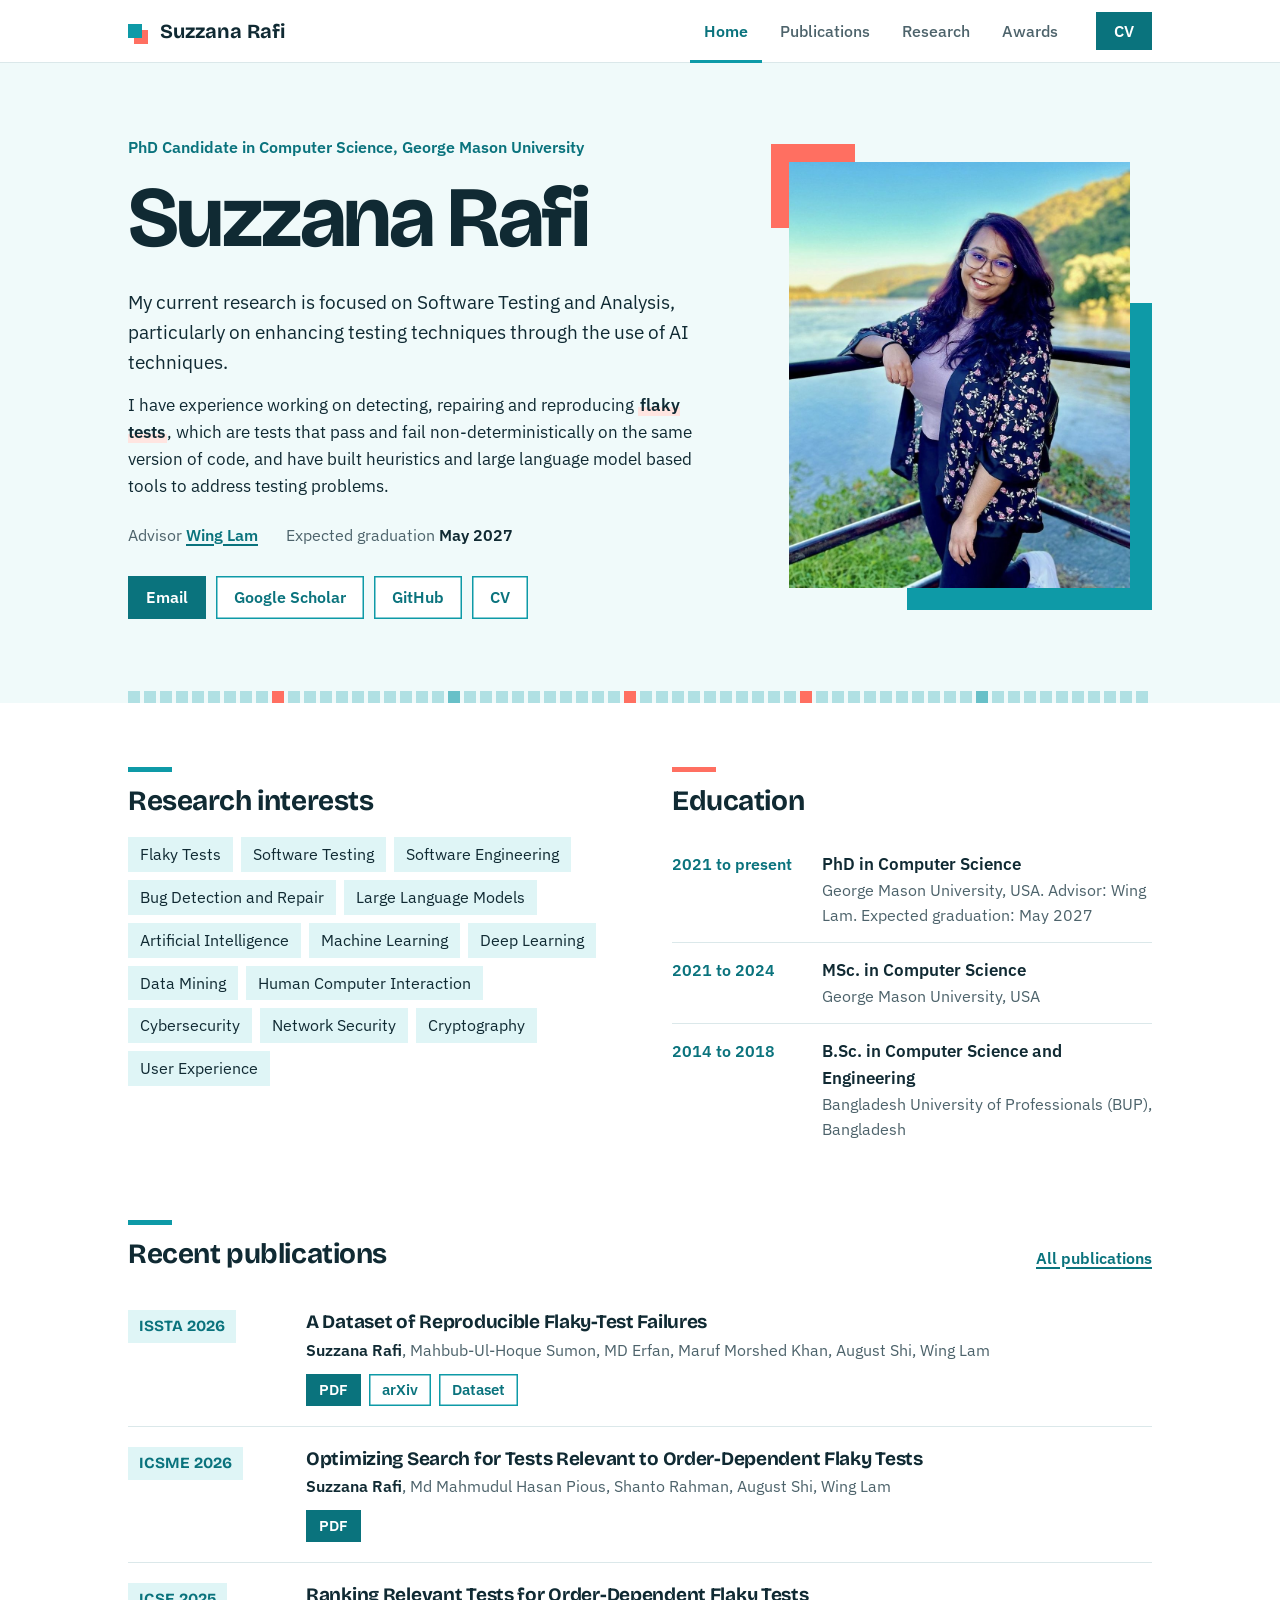
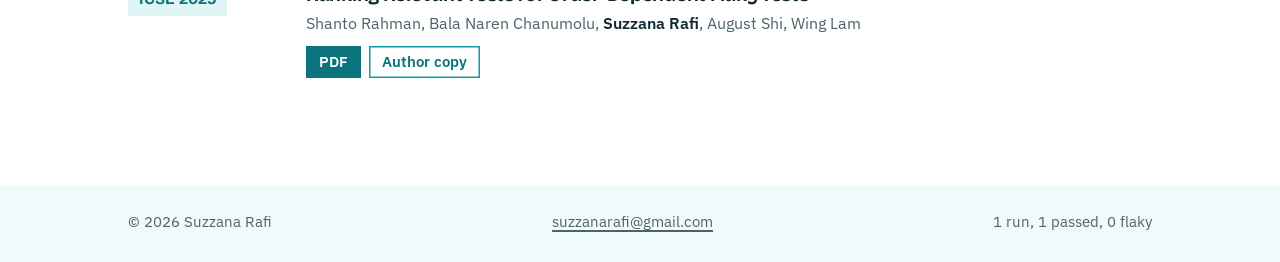
==== commit 26b9f274: "Add files via upload" ====
--- a/index.html
+++ b/index.html
@@ -3,477 +3,115 @@
 <head>
 <meta charset="UTF-8">
 <meta name="viewport" content="width=device-width, initial-scale=1.0">
-<title>Suzzana Rafi — Software Testing &amp; Analysis Researcher</title>
-<meta name="description" content="Suzzana Rafi is a PhD candidate at George Mason University researching flaky test detection, reproduction, and repair with AI techniques.">
+<title>Suzzana Rafi</title>
+<meta name="description" content="Suzzana Rafi is a PhD candidate in Computer Science at George Mason University working on detecting, repairing and reproducing flaky tests.">
+<link rel="icon" href="data:image/svg+xml,%3Csvg xmlns='http://www.w3.org/2000/svg' viewBox='0 0 32 32'%3E%3Crect x='10' y='10' width='20' height='20' fill='%23ff6f61'/%3E%3Crect x='2' y='2' width='20' height='20' fill='%230e9aa7'/%3E%3C/svg%3E">
 <link rel="preconnect" href="https://fonts.googleapis.com">
 <link rel="preconnect" href="https://fonts.gstatic.com" crossorigin>
-<link href="https://fonts.googleapis.com/css2?family=Archivo:wdth,wght@62..125,400..800&family=Source+Serif+4:ital,opsz,wght@0,8..60,400..600;1,8..60,400..600&family=IBM+Plex+Mono:wght@400;500&display=swap" rel="stylesheet">
-<style>
-  :root{
-    --paper:#F7F8F5;
-    --panel:#FDFDFB;
-    --ink:#182420;
-    --ink-soft:#4A5852;
-    --hairline:#D9DFD8;
-    --pass:#147A50;
-    --pass-soft:#E4F0E9;
-    --fail:#B8402E;
-    --fail-soft:#F6E7E3;
-    --mono:'IBM Plex Mono', ui-monospace, monospace;
-    --display:'Archivo', system-ui, sans-serif;
-    --body:'Source Serif 4', Georgia, serif;
-  }
-  *{box-sizing:border-box;margin:0;padding:0}
-  html{scroll-behavior:smooth}
-  body{
-    background:var(--paper);
-    color:var(--ink);
-    font-family:var(--body);
-    font-size:17px;
-    line-height:1.65;
-  }
-  a{color:var(--pass);text-decoration:none;border-bottom:1px solid transparent;transition:border-color .15s}
-  a:hover{border-bottom-color:var(--pass)}
-  a:focus-visible, button:focus-visible{outline:2px solid var(--pass);outline-offset:3px;border-radius:2px}
-
-  .layout{
-    display:grid;
-    grid-template-columns:320px 1fr;
-    max-width:1180px;
-    margin:0 auto;
-    min-height:100vh;
-  }
-
-  /* ---------- Sidebar ---------- */
-  .sidebar{
-    border-right:1px solid var(--hairline);
-    padding:56px 36px;
-    position:sticky;
-    top:0;
-    height:100vh;
-    display:flex;
-    flex-direction:column;
-    gap:28px;
-  }
-  .avatar{
-    width:120px;height:120px;border-radius:50%;
-    background:var(--pass-soft);
-    display:flex;align-items:center;justify-content:center;
-    font-family:var(--display);font-weight:700;font-size:38px;color:var(--pass);
-    letter-spacing:.02em;
-    border:1px solid var(--hairline);
-    overflow:hidden;
-  }
-  .avatar img{width:100%;height:100%;object-fit:cover}
-  .side-name{
-    font-family:var(--display);
-    font-variation-settings:'wdth' 112;
-    font-weight:750;
-    font-size:30px;
-    line-height:1.08;
-    letter-spacing:-.01em;
-  }
-  .side-role{
-    font-family:var(--mono);
-    font-size:12.5px;
-    color:var(--ink-soft);
-    line-height:1.7;
-  }
-  nav{display:flex;flex-direction:column;gap:2px;margin-top:4px}
-  nav a{
-    font-family:var(--mono);
-    font-size:13px;
-    color:var(--ink);
-    padding:7px 10px;
-    border-bottom:none;
-    border-left:2px solid transparent;
-    border-radius:0 4px 4px 0;
-  }
-  nav a:hover{background:var(--pass-soft);border-left-color:var(--pass)}
-  nav a .idx{color:var(--ink-soft);margin-right:10px}
-  .side-contact{margin-top:auto;display:flex;flex-direction:column;gap:8px}
-  .side-contact a{
-    font-family:var(--mono);font-size:12.5px;color:var(--ink);
-    display:flex;align-items:center;gap:9px;border-bottom:none;
-  }
-  .side-contact a:hover{color:var(--pass)}
-  .side-contact svg{width:15px;height:15px;flex:none;stroke:currentColor}
-
-  /* ---------- Main ---------- */
-  main{padding:64px 64px 96px}
-  section{margin-bottom:84px}
-  .eyebrow{
-    font-family:var(--mono);
-    font-size:12px;
-    letter-spacing:.14em;
-    text-transform:uppercase;
-    color:var(--pass);
-    margin-bottom:18px;
-    display:flex;align-items:center;gap:14px;
-  }
-  .eyebrow::after{content:'';height:1px;background:var(--hairline);flex:1}
-
-  /* Hero */
-  .hero h1{
-    font-family:var(--display);
-    font-variation-settings:'wdth' 118;
-    font-weight:780;
-    font-size:clamp(38px, 5.4vw, 62px);
-    line-height:1.02;
-    letter-spacing:-.02em;
-    margin-bottom:26px;
-  }
-  .hero h1 em{font-style:normal;color:var(--pass)}
-  .hero p.lede{font-size:19px;max-width:56ch;color:var(--ink);margin-bottom:14px}
-  .hero p.sub{color:var(--ink-soft);max-width:56ch}
-
-
-  .pub{
-    display:grid;
-    grid-template-columns:72px 1fr;
-    gap:24px;
-    padding:22px 0;
-    border-bottom:1px solid var(--hairline);
-  }
-  .pub:last-child{border-bottom:none}
-  .pub .year{
-    font-family:var(--mono);
-    font-size:13px;
-    color:var(--ink-soft);
-    padding-top:3px;
-  }
-  .pub h3{
-    font-family:var(--display);
-    font-variation-settings:'wdth' 104;
-    font-weight:640;
-    font-size:18.5px;
-    line-height:1.32;
-    letter-spacing:-.005em;
-    margin-bottom:6px;
-  }
-  .pub .authors{font-size:15px;color:var(--ink-soft);margin-bottom:6px}
-  .pub .authors b{color:var(--ink);font-weight:600}
-  .pub .venue{font-family:var(--mono);font-size:12px;color:var(--ink)}
-  .pub .venue .tag{
-    background:var(--pass-soft);color:var(--pass);
-    padding:2px 8px;border-radius:4px;margin-right:8px;
-  }
-
-  /* Research cards */
-  .research-list{display:flex;flex-direction:column;gap:14px}
-  .rcard{
-    background:var(--panel);
-    border:1px solid var(--hairline);
-    border-radius:8px;
-    padding:22px 24px;
-  }
-  .rcard h3{
-    font-family:var(--display);
-    font-variation-settings:'wdth' 104;
-    font-weight:640;
-    font-size:17.5px;
-    margin-bottom:8px;
-  }
-  .rcard p{font-size:15.5px;color:var(--ink-soft)}
-  .rcard .stack{
-    margin-top:12px;display:flex;gap:8px;flex-wrap:wrap;
-  }
-  .rcard .stack span{
-    font-family:var(--mono);font-size:11px;color:var(--ink-soft);
-    border:1px solid var(--hairline);border-radius:4px;padding:2px 8px;
-    background:var(--paper);
-  }
-
-  /* Timeline (experience + awards) */
-  .two-col{display:grid;grid-template-columns:1fr 1fr;gap:56px}
-  .titem{
-    display:grid;grid-template-columns:110px 1fr;gap:16px;
-    padding:12px 0;border-bottom:1px solid var(--hairline);
-    font-size:15.5px;
-  }
-  .titem:last-child{border-bottom:none}
-  .titem .when{font-family:var(--mono);font-size:12.5px;color:var(--ink-soft);padding-top:3px}
-  .titem .what b{font-weight:600}
-  .titem .what .where{color:var(--ink-soft);font-size:14.5px}
-
-  footer{
-    border-top:1px solid var(--hairline);
-    padding:28px 0 0;
-    font-family:var(--mono);
-    font-size:12px;
-    color:var(--ink-soft);
-    display:flex;justify-content:space-between;gap:16px;flex-wrap:wrap;
-  }
-
-  /* ---------- Responsive ---------- */
-  @media (max-width:920px){
-    .layout{grid-template-columns:1fr}
-    .sidebar{
-      position:static;height:auto;border-right:none;
-      border-bottom:1px solid var(--hairline);
-      padding:40px 28px 28px;
-    }
-    nav{flex-direction:row;flex-wrap:wrap}
-    nav a{border-left:none;border-radius:4px}
-    .side-contact{margin-top:0;flex-direction:row;flex-wrap:wrap;gap:18px}
-    main{padding:48px 28px 72px}
-    .two-col{grid-template-columns:1fr;gap:40px}
-  }
-  @media (max-width:560px){
-    .pub{grid-template-columns:1fr;gap:4px}
-    .titem{grid-template-columns:1fr;gap:2px}
-  }
-  @media (prefers-reduced-motion: reduce){
-    html{scroll-behavior:auto}
-  }
-</style>
+<link href="https://fonts.googleapis.com/css2?family=Bricolage+Grotesque:opsz,wght@12..96,400..800&amp;family=IBM+Plex+Sans:ital,wght@0,400;0,500;0,600;1,400&amp;display=swap" rel="stylesheet">
+<link rel="stylesheet" href="style.css">
 </head>
 <body>
-<div class="layout">
 
-  <aside class="sidebar">
-    <div class="avatar" aria-hidden="true"><span id="avatar-initials">SR</span></div>
-    <div>
-      <div class="side-name">Suzzana<br>Rafi</div>
-      <div class="side-role" style="margin-top:10px">
-        PhD Candidate<br>
-        Computer Science<br>
-        George Mason University
+<header class="top">
+  <div class="wrap top-in">
+    <a class="brand" href="index.html"><span class="brand-mark" aria-hidden="true"></span>Suzzana Rafi</a>
+    <nav class="tabs" aria-label="Main">
+        <a href="index.html" aria-current="page">Home</a>
+        <a href="publications.html">Publications</a>
+        <a href="research.html">Research</a>
+        <a href="awards.html">Awards</a>
+    </nav>
+    <a class="cv-link" href="Suzzana_Rafi_CV.pdf">CV</a>
+  </div>
+</header>
+
+<main>
+<section class="hero">
+  <div class="wrap">
+    <div class="hero-grid">
+      <div>
+        <p class="kicker">PhD Candidate in Computer Science, George Mason University</p>
+        <h1>Suzzana Rafi</h1>
+        <p class="lede">My current research is focused on Software Testing and Analysis, particularly on enhancing testing techniques through the use of AI techniques.</p>
+        <p>I have experience working on detecting, repairing and reproducing <mark>flaky tests</mark>, which are tests that pass and fail non-deterministically on the same version of code, and have built heuristics and large language model based tools to address testing problems.</p>
+        <dl class="facts">
+          <div><dt>Advisor </dt><dd><a href="https://people.cs.gmu.edu/~winglam/">Wing Lam</a></dd></div>
+          <div><dt>Expected graduation </dt><dd>May 2027</dd></div>
+        </dl>
+        <div class="actions">
+          <a class="btn solid" href="mailto:suzzanarafi@gmail.com">Email</a>
+          <a class="btn" href="https://scholar.google.com/citations?hl=en&amp;user=p1dek98AAAAJ">Google Scholar</a>
+          <a class="btn" href="https://github.com/suzzy777">GitHub</a>
+          <a class="btn" href="Suzzana_Rafi_CV.pdf">CV</a>
+        </div>
+      </div>
+      <div class="portrait">
+        <img src="suzzana-rafi.jpg" alt="Suzzana Rafi" width="900" height="1125">
       </div>
     </div>
-    <nav aria-label="Sections">
-      <a href="#about"><span class="idx">01</span>About</a>
-      <a href="#publications"><span class="idx">02</span>Publications</a>
-      <a href="#research"><span class="idx">03</span>Research</a>
-      <a href="#experience"><span class="idx">04</span>Experience</a>
-      <a href="#awards"><span class="idx">05</span>Awards</a>
-    </nav>
-    <div class="side-contact">
-      <a href="mailto:suzzanarafi@gmail.com">
-        <svg viewBox="0 0 24 24" fill="none" stroke-width="1.8"><rect x="2.5" y="5" width="19" height="14" rx="2"/><path d="m3 6.5 9 6.5 9-6.5"/></svg>
-        suzzanarafi@gmail.com
-      </a>
-      <a href="https://scholar.google.com/citations?user=p1dek98AAAAJ" target="_blank" rel="noopener">
-        <svg viewBox="0 0 24 24" fill="none" stroke-width="1.8"><path d="M12 3 2 9l10 6 10-6-10-6Z"/><path d="M6 11.5V16c0 1.7 2.7 3.5 6 3.5s6-1.8 6-3.5v-4.5"/></svg>
-        Google Scholar
-      </a>
+    <div class="runs" aria-hidden="true"></div>
+  </div>
+</section>
+
+<section class="section">
+  <div class="wrap split">
+    <div>
+      <div class="sec-head"><h2>Research interests</h2></div>
+      <ul class="tags"><li>Flaky Tests</li><li>Software Testing</li><li>Software Engineering</li><li>Bug Detection and Repair</li><li>Large Language Models</li><li>Artificial Intelligence</li><li>Machine Learning</li><li>Deep Learning</li><li>Data Mining</li><li>Human Computer Interaction</li><li>Cybersecurity</li><li>Network Security</li><li>Cryptography</li><li>User Experience</li></ul>
     </div>
-  </aside>
+    <div>
+      <div class="sec-head alt"><h2>Education</h2></div>
+    <ul class="rows">
+      <li><span class="when">2021 to present</span><span class="what"><b>PhD in Computer Science</b><span class="where">George Mason University, USA. Advisor: Wing Lam. Expected graduation: May 2027</span></span></li>
+      <li><span class="when">2021 to 2024</span><span class="what"><b>MSc. in Computer Science</b><span class="where">George Mason University, USA</span></span></li>
+      <li><span class="when">2014 to 2018</span><span class="what"><b>B.Sc. in Computer Science and Engineering</b><span class="where">Bangladesh University of Professionals (BUP), Bangladesh</span></span></li>
+    </ul>
+    </div>
+  </div>
+</section>
 
-  <main>
-
-    <section class="hero" id="about">
-      <div class="eyebrow">01 · About</div>
-      <p class="lede">
-        I'm a PhD candidate in Computer Science at George Mason University, advised by
-        <a href="https://www.cs.gmu.edu/~winglam/" target="_blank" rel="noopener">Wing Lam</a>.
-        My research focuses on software testing and analysis — in particular, detecting,
-        reproducing, and repairing <strong>flaky tests</strong>: tests that pass and fail
-        non-deterministically on the same version of code.
-      </p>
-      <p class="sub">
-        I build heuristics and large-language-model-based tools that make regression testing
-        faster and more reliable, with recent work on ranking and efficiently searching for the
-        tests responsible for order-dependent flaky failures. Expected graduation: May 2027.
-      </p>
-    </section>
-
-    <section id="publications">
-      <div class="eyebrow">02 · Publications</div>
-
-      <div class="pub">
-        <div class="year">2026</div>
+<section class="section">
+  <div class="wrap">
+    <div class="sec-head"><h2>Recent publications</h2><a href="publications.html">All publications</a></div>
+    <ul class="pubs compact">
+      <li class="pub" data-topic="testing">
+        <div><span class="venue-tag">ISSTA 2026</span></div>
         <div>
           <h3>A Dataset of Reproducible Flaky-Test Failures</h3>
           <p class="authors"><b>Suzzana Rafi</b>, Mahbub-Ul-Hoque Sumon, MD Erfan, Maruf Morshed Khan, August Shi, Wing Lam</p>
-          <p class="venue"><span class="tag">ISSTA 2026</span>ACM SIGSOFT International Symposium on Software Testing and Analysis</p>
+          <div class="links"><a class="main" href="https://dl.acm.org/doi/epdf/10.1145/3832216">PDF</a><a href="https://arxiv.org/abs/2605.21677">arXiv</a><a href="https://sites.google.com/view/reproflakedataset">Dataset</a></div>
         </div>
-      </div>
-
-      <div class="pub">
-        <div class="year">2026</div>
+      </li>
+      <li class="pub" data-topic="testing">
+        <div><span class="venue-tag">ICSME 2026</span></div>
         <div>
           <h3>Optimizing Search for Tests Relevant to Order-Dependent Flaky Tests</h3>
           <p class="authors"><b>Suzzana Rafi</b>, Md Mahmudul Hasan Pious, Shanto Rahman, August Shi, Wing Lam</p>
-          <p class="venue"><span class="tag">ICSME 2026</span>IEEE International Conference on Software Maintenance and Evolution</p>
+          <div class="links"><a class="main" href="https://people.cs.gmu.edu/~winglam/publications/2026/RafiETAL26DD.pdf">PDF</a></div>
         </div>
-      </div>
-
-      <div class="pub">
-        <div class="year">2025</div>
+      </li>
+      <li class="pub" data-topic="testing">
+        <div><span class="venue-tag">ICSE 2025</span></div>
         <div>
           <h3>Ranking Relevant Tests for Order-Dependent Flaky Tests</h3>
           <p class="authors">Shanto Rahman, Bala Naren Chanumolu, <b>Suzzana Rafi</b>, August Shi, Wing Lam</p>
-          <p class="venue"><span class="tag">ICSE 2025</span>IEEE/ACM International Conference on Software Engineering</p>
+          <div class="links"><a class="main" href="https://ieeexplore.ieee.org/stamp/stamp.jsp?tp=&amp;arnumber=11029933">PDF</a><a href="https://people.cs.gmu.edu/~winglam/publications/2025/RahmanETAL25RankF.pdf">Author copy</a></div>
         </div>
-      </div>
+      </li>
+    </ul>
+  </div>
+</section>
+</main>
 
-      <div class="pub">
-        <div class="year">2023</div>
-        <div>
-          <h3>ChatGPT and Software Testing Education: Promises &amp; Perils</h3>
-          <p class="authors">Sajed Jalil, <b>Suzzana Rafi</b>, Thomas D. LaToza, Kevin Moran, Wing Lam</p>
-          <p class="venue"><span class="tag">ICSTW 2023</span>IEEE Intl. Conference on Software Testing, Verification and Validation Workshops</p>
-        </div>
-      </div>
+<footer class="foot">
+  <div class="wrap foot-in">
+    <span>&copy; 2026 Suzzana Rafi</span>
+    <a href="mailto:suzzanarafi@gmail.com">suzzanarafi@gmail.com</a>
+    <span>1 run, 1 passed, 0 flaky</span>
+  </div>
+</footer>
 
-      <div class="pub">
-        <div class="year">2020</div>
-        <div>
-          <h3>A Systematic Review on the Use of AI and ML for Fighting the COVID-19 Pandemic</h3>
-          <p class="authors">Muhammad Nazrul Islam, Toki Tahmid Inan, <b>Suzzana Rafi</b>, Syeda Sabrina Akter, Iqbal H Sarker, AKM Najmul Islam</p>
-          <p class="venue"><span class="tag">IEEE TAI</span>IEEE Transactions on Artificial Intelligence</p>
-        </div>
-      </div>
-
-      <div class="pub">
-        <div class="year">2020</div>
-        <div>
-          <h3>An Optimized Decision Tree-based Android Malware Detection Approach Using Machine Learning</h3>
-          <p class="authors">Mosaddek Hossain, <b>Suzzana Rafi</b>, Shohrab Hossain</p>
-          <p class="venue"><span class="tag">NSysS 2020</span>Intl. Conference on Networking, Systems and Security</p>
-        </div>
-      </div>
-
-      <div class="pub">
-        <div class="year">2019</div>
-        <div>
-          <h3>A Proposed System for Fare Measurement for Rickshaws in Bangladesh</h3>
-          <p class="authors">Sadia Akter, Tania Tahmina Jui, Tasbiraha Athaya, Afsana Zaman, <b>Suzzana Rafi</b></p>
-          <p class="venue"><span class="tag">ICAEE 2019</span>Intl. Conference on Advances in Electrical Engineering</p>
-        </div>
-      </div>
-
-      <div class="pub">
-        <div class="year">2018</div>
-        <div>
-          <h3>Cyber Crime Trends in Bangladesh: An Analysis and Ways to Combat the Threat</h3>
-          <p class="authors">Shusmoy Kundu, Khandaker Annatoma Islam, Tania Tahmina Jui, <b>Suzzana Rafi</b></p>
-          <p class="venue"><span class="tag">ICACT 2018</span>Intl. Conference on Advanced Communications Technology</p>
-        </div>
-      </div>
-    </section>
-
-    <section id="research">
-      <div class="eyebrow">03 · Selected Research</div>
-      <div class="research-list">
-
-        <div class="rcard">
-          <h3>ReproFlake: a dataset of reproducible flaky-test failures</h3>
-          <p>Flaky failures are notoriously hard to reproduce, which makes them hard to study and repair. ReproFlake provides 1,115 reproducible flaky tests with containerized environments, reproduction and validation scripts, and execution logs — plus an analysis of what makes flaky failures hard to reproduce and how fixes differ across flakiness categories.</p>
-          <div class="stack"><span>Docker</span><span>Maven</span><span>JaCoCo</span><span>NonDex</span><span>iDFlakies</span><span>NIODebugger</span></div>
-        </div>
-
-        <div class="rcard">
-          <h3>Optimizing search for OD-relevant tests</h3>
-          <p>Enhances the delta-debugging search used in iFixFlakies to find the tests responsible for order-dependent failures with far fewer test executions, guiding the search with hierarchical information, historical execution data, TF-IDF similarity, and LLM-based similarity.</p>
-          <div class="stack"><span>Delta debugging</span><span>TF-IDF</span><span>LLMs</span><span>Python</span><span>Maven</span></div>
-        </div>
-
-        <div class="rcard">
-          <h3>Ranking relevant tests for order-dependent flaky tests</h3>
-          <p>Order-dependent flaky tests pass or fail depending on the order tests run in. This work introduces two methods to rank the tests likely responsible for order-dependent failures: an LLM-based analysis of test method content, and statistical analysis over historical test-order execution data.</p>
-          <div class="stack"><span>LLMs</span><span>srcML</span><span>Python</span><span>Bash</span></div>
-        </div>
-
-        <div class="rcard">
-          <h3>ChatGPT and software testing education</h3>
-          <p>An empirical study of how well ChatGPT answers common questions from a popular software testing curriculum, examining both its promise as a learning aid and its risks in the classroom.</p>
-          <div class="stack"><span>ChatGPT</span><span>Empirical study</span></div>
-        </div>
-
-        <div class="rcard">
-          <h3>Machine learning for security and society</h3>
-          <p>Earlier work spans an optimized decision-tree approach to Android malware detection, emotion detection from text with ML/DL and NLP, a systematic review of 49 AI/ML studies on COVID-19, and hands-on penetration testing and OS hardening.</p>
-          <div class="stack"><span>Weka</span><span>NLP</span><span>Metasploit</span><span>NMAP</span></div>
-        </div>
-
-      </div>
-    </section>
-
-    <section id="experience">
-      <div class="eyebrow">04 · Experience &amp; Education</div>
-      <div class="two-col">
-        <div>
-          <div class="titem">
-            <div class="when">2021 – now</div>
-            <div class="what"><b>Graduate Research &amp; Teaching Assistant</b><div class="where">George Mason University</div></div>
-          </div>
-          <div class="titem">
-            <div class="when">2022 – 2026</div>
-            <div class="what"><b>Research Mentor</b><div class="where">Aspiring Scientists Summer Internship Program, GMU</div></div>
-          </div>
-          <div class="titem">
-            <div class="when">2019</div>
-            <div class="what"><b>Digital Transformation Analyst</b><div class="where">Humans &amp; Software, Bangladesh</div></div>
-          </div>
-          <div class="titem">
-            <div class="when">2016 – 2017</div>
-            <div class="what"><b>Industrial Trainee</b><div class="where">Grameenphone Limited, Bangladesh</div></div>
-          </div>
-        </div>
-        <div>
-          <div class="titem">
-            <div class="when">2021 – 2027</div>
-            <div class="what"><b>PhD, Computer Science</b><div class="where">George Mason University · GPA 3.92</div></div>
-          </div>
-          <div class="titem">
-            <div class="when">2021 – 2024</div>
-            <div class="what"><b>MSc, Computer Science</b><div class="where">George Mason University · GPA 3.87</div></div>
-          </div>
-          <div class="titem">
-            <div class="when">2014 – 2018</div>
-            <div class="what"><b>BSc, Computer Science &amp; Engineering</b><div class="where">Bangladesh University of Professionals</div></div>
-          </div>
-        </div>
-      </div>
-    </section>
-
-    <section id="awards">
-      <div class="eyebrow">05 · Awards &amp; Participation</div>
-      <div class="two-col">
-        <div>
-          <div class="titem">
-            <div class="when">2026</div>
-            <div class="what"><b>CEC Software Engineering Scholarship Fund</b><div class="where">College of Engineering and Computing, GMU</div></div>
-          </div>
-          <div class="titem">
-            <div class="when">2024</div>
-            <div class="what"><b>Outstanding Academic Achievement Award</b><div class="where">George Mason University</div></div>
-          </div>
-          <div class="titem">
-            <div class="when">2023</div>
-            <div class="what"><b>Outstanding Graduate Teaching Assistant Award</b><div class="where">George Mason University</div></div>
-          </div>
-          <div class="titem">
-            <div class="when">2011, 2013</div>
-            <div class="what"><b>Board Scholarships</b><div class="where">Excellence in SSC &amp; HSC examinations</div></div>
-          </div>
-        </div>
-        <div>
-          <div class="titem">
-            <div class="when">2023, 2024</div>
-            <div class="what"><b>CRA-WP Grad Cohort for Women</b></div>
-          </div>
-          <div class="titem">
-            <div class="when">2024</div>
-            <div class="what"><b>Grace Hopper Celebration · ESSEC Colloquium</b></div>
-          </div>
-          <div class="titem">
-            <div class="when">2023</div>
-            <div class="what"><b>ISSTA Doctoral Symposium</b></div>
-          </div>
-        </div>
-      </div>
-    </section>
-
-    <footer>
-      <span>© 2026 Suzzana Rafi</span>
-      <span>tests: 1 run · 1 passed · 0 flaky (today)</span>
-    </footer>
-
-  </main>
-</div>
-
+<script src="site.js"></script>
 </body>
 </html>
--- a/style.css
+++ b/style.css
@@ -0,0 +1,470 @@
+/* Suzzana Rafi — site styles
+   To change the colours, edit the values in :root below. */
+
+:root {
+  --primary: #0e9aa7;        /* teal: tabs, buttons, links */
+  --primary-deep: #0a737d;   /* teal for text on white */
+  --primary-tint: #dff5f6;
+  --accent: #ff6f61;         /* coral: small highlights */
+  --accent-deep: #bd4034;
+  --accent-tint: #ffe5e1;
+  --ink: #102a33;
+  --ink-soft: #4d636b;
+  --line: #dbe8ea;
+  --bg: #ffffff;
+  --band: #f0fafa;
+  --display: "Bricolage Grotesque", "IBM Plex Sans", system-ui, sans-serif;
+  --body: "IBM Plex Sans", system-ui, -apple-system, "Segoe UI", sans-serif;
+  color-scheme: light;
+}
+
+* { box-sizing: border-box; margin: 0; padding: 0; }
+
+html { -webkit-text-size-adjust: 100%; }
+
+body {
+  background: var(--bg);
+  color: var(--ink);
+  font-family: var(--body);
+  font-size: 17px;
+  line-height: 1.6;
+  min-height: 100vh;
+  display: flex;
+  flex-direction: column;
+}
+
+main { flex: 1; }
+
+.wrap {
+  width: 100%;
+  max-width: 1080px;
+  margin: 0 auto;
+  padding: 0 28px;
+}
+
+a { color: var(--primary-deep); text-decoration-thickness: 1.5px; text-underline-offset: 3px; }
+a:hover { color: var(--accent-deep); }
+a:focus-visible, button:focus-visible { outline: 3px solid var(--accent); outline-offset: 2px; }
+
+h1, h2, h3 { font-family: var(--display); line-height: 1.12; letter-spacing: -0.015em; }
+
+/* ---------- Top bar and tabs ---------- */
+
+.top {
+  position: sticky;
+  top: 0;
+  z-index: 10;
+  background: var(--bg);
+  border-bottom: 1px solid var(--line);
+}
+
+.top-in {
+  display: flex;
+  align-items: stretch;
+  gap: 24px;
+  min-height: 62px;
+}
+
+.brand {
+  display: flex;
+  align-items: center;
+  gap: 10px;
+  font-family: var(--display);
+  font-weight: 700;
+  font-size: 20px;
+  color: var(--ink);
+  text-decoration: none;
+  white-space: nowrap;
+}
+.brand:hover { color: var(--ink); }
+.brand-mark {
+  width: 14px;
+  height: 14px;
+  background: var(--primary);
+  box-shadow: 6px 6px 0 var(--accent);
+  margin-right: 8px;
+}
+
+.tabs {
+  display: flex;
+  align-items: stretch;
+  gap: 4px;
+  margin-left: auto;
+}
+.tabs a {
+  display: flex;
+  align-items: center;
+  padding: 3px 14px 0;
+  font-size: 16px;
+  font-weight: 500;
+  color: var(--ink-soft);
+  text-decoration: none;
+  white-space: nowrap;
+  border-bottom: 3px solid transparent;
+  margin-bottom: -1px;
+}
+.tabs a:hover { color: var(--primary-deep); background: var(--band); }
+.tabs a[aria-current="page"] {
+  color: var(--primary-deep);
+  font-weight: 600;
+  border-bottom-color: var(--primary);
+}
+
+.cv-link {
+  align-self: center;
+  padding: 7px 18px;
+  background: var(--primary-deep);
+  font-size: 15.5px;
+  font-weight: 600;
+  color: #fff;
+  text-decoration: none;
+  white-space: nowrap;
+}
+.cv-link:hover { background: var(--ink); color: #fff; }
+
+/* ---------- Test-run strip ---------- */
+
+.runs {
+  display: flex;
+  gap: 4px;
+  height: 12px;
+  overflow: hidden;
+}
+.runs i {
+  flex: none;
+  width: 12px;
+  height: 12px;
+  background: var(--primary);
+  opacity: 0.28;
+  transition: background 0.3s, opacity 0.3s;
+}
+.runs i.flaky { opacity: 0.6; }
+.runs i.off { background: var(--accent); opacity: 1; }
+
+/* ---------- Page band (inner pages) ---------- */
+
+.band {
+  background: var(--band);
+  padding: 56px 0 0;
+}
+.band h1 {
+  font-size: clamp(38px, 6vw, 58px);
+  font-weight: 700;
+}
+.band p {
+  margin-top: 12px;
+  max-width: 62ch;
+  color: var(--ink-soft);
+  font-size: 18px;
+}
+.band .runs { margin-top: 40px; }
+
+/* ---------- Home hero ---------- */
+
+.hero {
+  background: var(--band);
+  padding: 72px 0 0;
+}
+
+.hero-grid {
+  display: grid;
+  grid-template-columns: minmax(0, 1.5fr) minmax(0, 1fr);
+  gap: 72px;
+  align-items: center;
+}
+
+.kicker {
+  font-size: 16px;
+  font-weight: 600;
+  color: var(--primary-deep);
+  margin-bottom: 14px;
+}
+
+.hero h1 {
+  font-size: clamp(48px, 8vw, 86px);
+  font-weight: 700;
+  letter-spacing: -0.03em;
+  line-height: 1;
+  margin-bottom: 26px;
+}
+
+.hero p { max-width: 58ch; }
+.hero p + p { margin-top: 14px; }
+.hero p.lede { font-size: 19px; }
+
+mark {
+  background: linear-gradient(transparent 58%, var(--accent-tint) 58%);
+  color: inherit;
+  font-weight: 600;
+  padding: 0 2px;
+}
+
+.facts {
+  display: flex;
+  flex-wrap: wrap;
+  gap: 8px 28px;
+  margin-top: 22px;
+  font-size: 16px;
+}
+.facts dt { display: inline; color: var(--ink-soft); }
+.facts dd { display: inline; font-weight: 600; }
+
+.actions {
+  display: flex;
+  flex-wrap: wrap;
+  gap: 10px;
+  margin-top: 28px;
+}
+
+.btn {
+  display: inline-block;
+  padding: 9px 18px;
+  background: var(--bg);
+  color: var(--primary-deep);
+  font-size: 15.5px;
+  font-weight: 600;
+  text-decoration: none;
+  box-shadow: inset 0 0 0 1.5px var(--primary);
+}
+.btn:hover { background: var(--primary-tint); color: var(--primary-deep); }
+.btn.solid { background: var(--primary-deep); color: #fff; box-shadow: none; }
+.btn.solid:hover { background: var(--ink); color: #fff; }
+
+.portrait {
+  position: relative;
+  margin: 18px 22px 22px 18px;
+}
+.portrait::before,
+.portrait::after {
+  content: "";
+  position: absolute;
+  z-index: 0;
+}
+.portrait::before {
+  right: -22px;
+  bottom: -22px;
+  width: 72%;
+  height: 72%;
+  background: var(--primary);
+}
+.portrait::after {
+  left: -18px;
+  top: -18px;
+  width: 84px;
+  height: 84px;
+  background: var(--accent);
+}
+.portrait img {
+  position: relative;
+  z-index: 1;
+  display: block;
+  width: 100%;
+  height: auto;
+  aspect-ratio: 4 / 5;
+  object-fit: cover;
+}
+
+.hero .runs { margin-top: 72px; }
+
+/* ---------- Sections ---------- */
+
+.section { padding: 64px 0; }
+.section + .section { padding-top: 0; }
+
+.sec-head {
+  display: flex;
+  align-items: flex-end;
+  justify-content: space-between;
+  gap: 16px;
+  flex-wrap: wrap;
+  margin-bottom: 20px;
+}
+.sec-head h2 { font-size: 28px; font-weight: 700; }
+.sec-head h2::before {
+  content: "";
+  display: block;
+  width: 44px;
+  height: 5px;
+  margin-bottom: 14px;
+  background: var(--primary);
+}
+.sec-head.alt h2::before { background: var(--accent); }
+.sec-head a { font-size: 15.5px; font-weight: 600; }
+.sec-head.bar { align-items: center; padding-bottom: 18px; border-bottom: 1px solid var(--line); margin-bottom: 0; }
+
+.split {
+  display: grid;
+  grid-template-columns: repeat(2, minmax(0, 1fr));
+  gap: 64px;
+}
+
+/* Timelines */
+
+.rows { list-style: none; }
+.rows li {
+  display: grid;
+  grid-template-columns: 132px minmax(0, 1fr);
+  gap: 18px;
+  padding: 14px 0;
+  border-bottom: 1px solid var(--line);
+}
+.rows li:last-child { border-bottom: 0; }
+.rows .when {
+  font-weight: 600;
+  font-size: 15.5px;
+  font-variant-numeric: tabular-nums;
+  color: var(--primary-deep);
+  padding-top: 1px;
+}
+.rows .what b { font-weight: 600; }
+.rows .where { display: block; color: var(--ink-soft); font-size: 15.5px; }
+
+/* Tags */
+
+.tags { display: flex; flex-wrap: wrap; gap: 8px; list-style: none; }
+.tags li {
+  padding: 5px 12px;
+  font-size: 15.5px;
+  background: var(--primary-tint);
+  color: var(--ink);
+}
+
+/* ---------- Publications ---------- */
+
+.filters { display: flex; flex-wrap: wrap; gap: 8px; }
+.filters button {
+  font: inherit;
+  font-size: 15.5px;
+  font-weight: 600;
+  padding: 8px 16px;
+  border: 0;
+  background: var(--primary-tint);
+  color: var(--primary-deep);
+  cursor: pointer;
+}
+.filters button:hover { background: var(--accent-tint); }
+.filters button[aria-pressed="true"] { background: var(--primary-deep); color: #fff; }
+#pub-count { color: var(--ink-soft); font-size: 15.5px; }
+
+.pubs { list-style: none; }
+.pub {
+  display: grid;
+  grid-template-columns: 150px minmax(0, 1fr);
+  gap: 28px;
+  padding: 26px 0;
+  border-bottom: 1px solid var(--line);
+}
+.pub:last-child { border-bottom: 0; }
+.pub[hidden] { display: none; }
+
+.venue-tag {
+  display: inline-block;
+  padding: 4px 11px;
+  background: var(--primary-tint);
+  color: var(--primary-deep);
+  font-family: var(--display);
+  font-weight: 700;
+  font-size: 15.5px;
+  white-space: nowrap;
+}
+.pub h3 { font-size: 21px; font-weight: 700; line-height: 1.25; margin-bottom: 8px; }
+.pub .authors { font-size: 16px; color: var(--ink-soft); }
+.pub .authors b { color: var(--ink); font-weight: 600; }
+.pub .venue { font-size: 16px; font-style: italic; color: var(--ink-soft); margin-top: 2px; }
+
+.links { display: flex; flex-wrap: wrap; gap: 8px; margin-top: 14px; }
+.links a {
+  padding: 4px 13px;
+  font-size: 15px;
+  font-weight: 600;
+  color: var(--primary-deep);
+  text-decoration: none;
+  box-shadow: inset 0 0 0 1.5px var(--primary);
+}
+.links a:hover { background: var(--primary-tint); color: var(--primary-deep); }
+.links a.main { background: var(--primary-deep); color: #fff; box-shadow: none; }
+.links a.main:hover { background: var(--ink); color: #fff; }
+
+.pubs.compact .pub { padding: 20px 0; }
+.pubs.compact .pub h3 { font-size: 19px; margin-bottom: 4px; }
+.pubs.compact .links { margin-top: 10px; }
+
+/* ---------- Research ---------- */
+
+.work { list-style: none; counter-reset: work; }
+.work > li {
+  counter-increment: work;
+  display: grid;
+  grid-template-columns: 150px minmax(0, 1fr);
+  gap: 28px;
+  padding: 32px 0;
+  border-bottom: 1px solid var(--line);
+}
+.work > li:last-child { border-bottom: 0; }
+.work > li::before {
+  content: counter(work, decimal-leading-zero);
+  font-family: var(--display);
+  font-weight: 700;
+  font-size: 52px;
+  line-height: 0.9;
+  color: var(--primary);
+}
+.work .theme {
+  font-size: 15px;
+  font-weight: 600;
+  color: var(--accent-deep);
+  margin-bottom: 6px;
+}
+.work h3 { font-size: 22px; font-weight: 700; line-height: 1.25; margin-bottom: 10px; }
+.work p { max-width: 68ch; }
+.work .links { margin-top: 16px; }
+
+/* ---------- Footer ---------- */
+
+.foot {
+  margin-top: 24px;
+  background: var(--band);
+  padding: 24px 0 28px;
+  font-size: 15px;
+  color: var(--ink-soft);
+}
+.foot-in { display: flex; flex-wrap: wrap; justify-content: space-between; gap: 8px 24px; }
+.foot a { color: var(--ink-soft); }
+
+/* ---------- Narrow screens ---------- */
+
+@media (max-width: 900px) {
+  .top-in { flex-wrap: wrap; gap: 0 16px; }
+  .brand { min-height: 54px; }
+  .cv-link { margin-left: auto; }
+  .tabs {
+    order: 3;
+    width: calc(100% + 56px);
+    margin: 0 -28px;
+    padding: 0 14px;
+    overflow-x: auto;
+    border-top: 1px solid var(--line);
+    scrollbar-width: none;
+  }
+  .tabs::-webkit-scrollbar { display: none; }
+  .tabs a { min-height: 44px; margin-bottom: 0; }
+  .hero { padding-top: 44px; }
+  .hero-grid { grid-template-columns: minmax(0, 1fr); gap: 40px; }
+  .portrait { order: -1; max-width: 300px; }
+  .split { grid-template-columns: minmax(0, 1fr); gap: 56px; }
+}
+
+@media (max-width: 640px) {
+  .wrap { padding: 0 16px; }
+  .tabs { width: calc(100% + 32px); margin: 0 -16px; padding: 0 4px; }
+  .tabs a { padding: 3px 12px 0; }
+  .section { padding: 48px 0; }
+  .pub, .work > li { grid-template-columns: minmax(0, 1fr); gap: 12px; }
+  .work > li::before { font-size: 40px; }
+  .rows li { grid-template-columns: minmax(0, 1fr); gap: 2px; }
+}
+
+@media print {
+  .top { position: static; }
+  .runs, .filters { display: none; }
+}
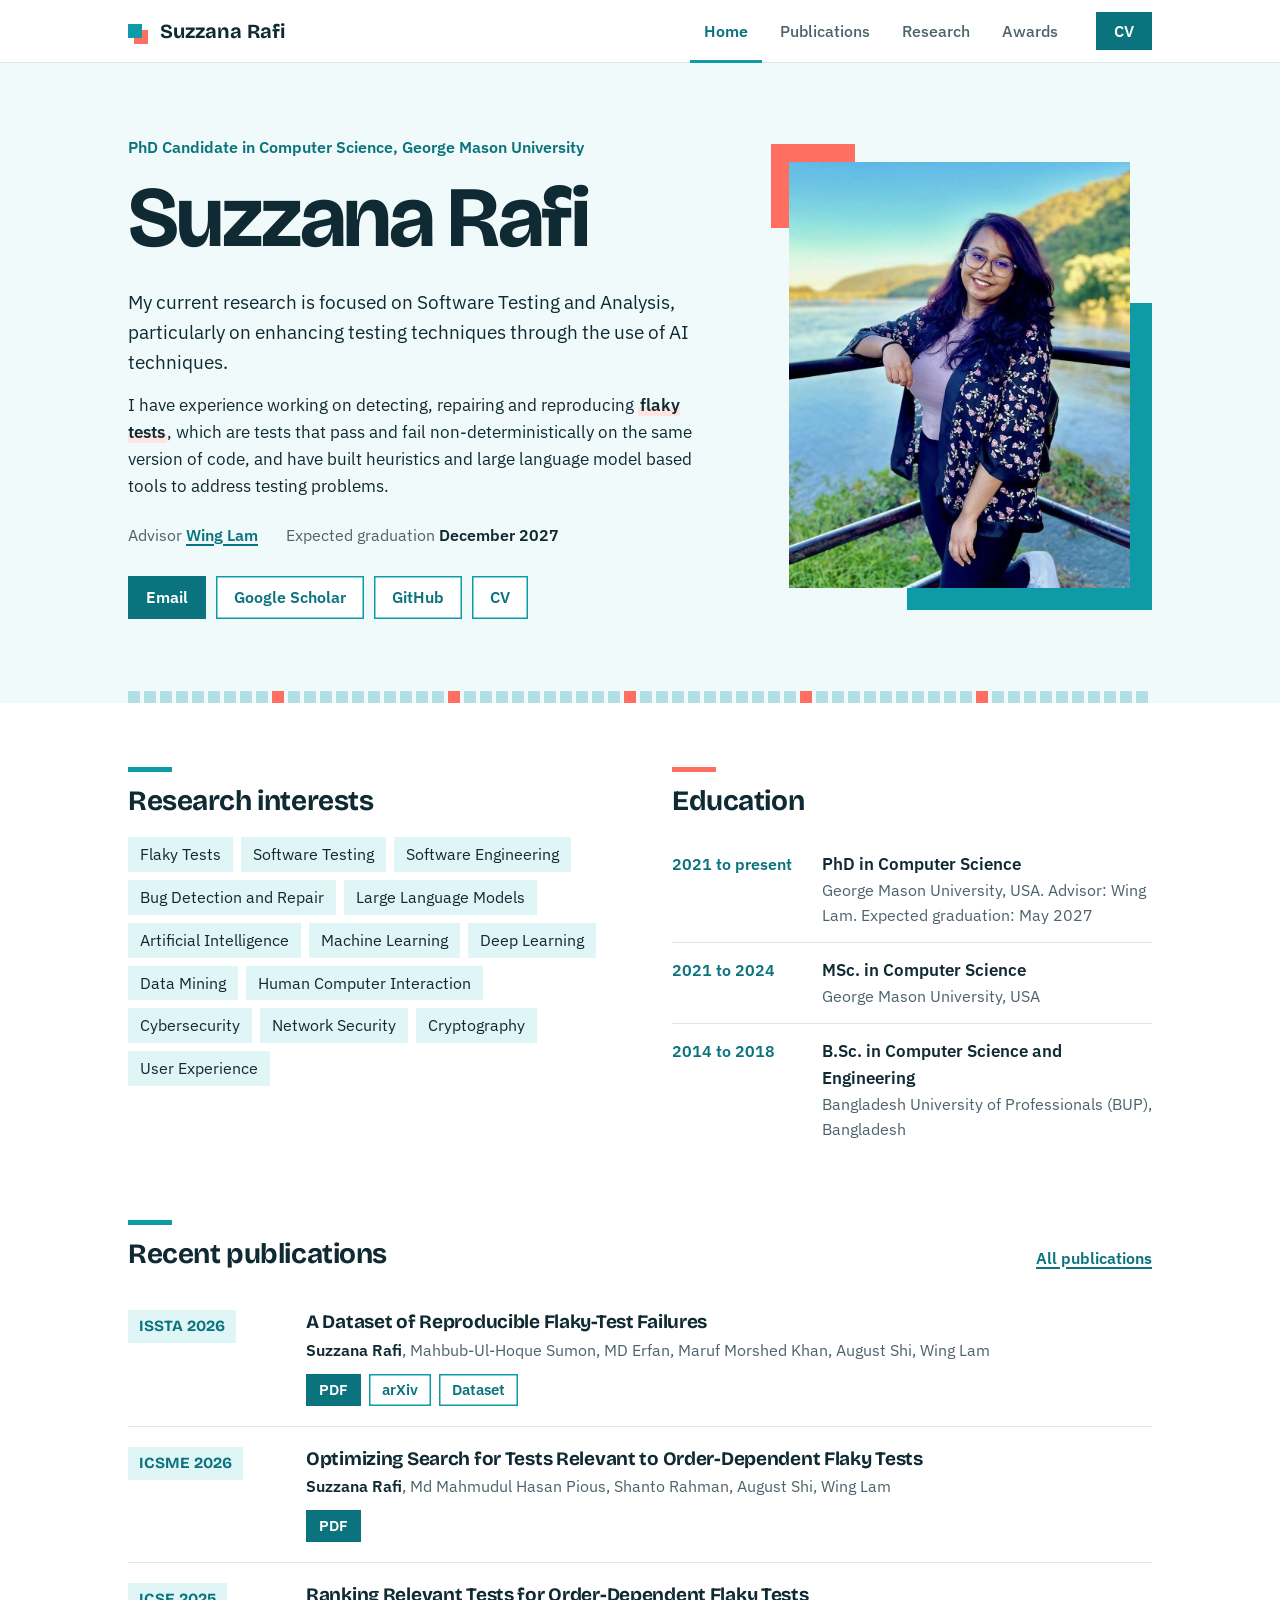
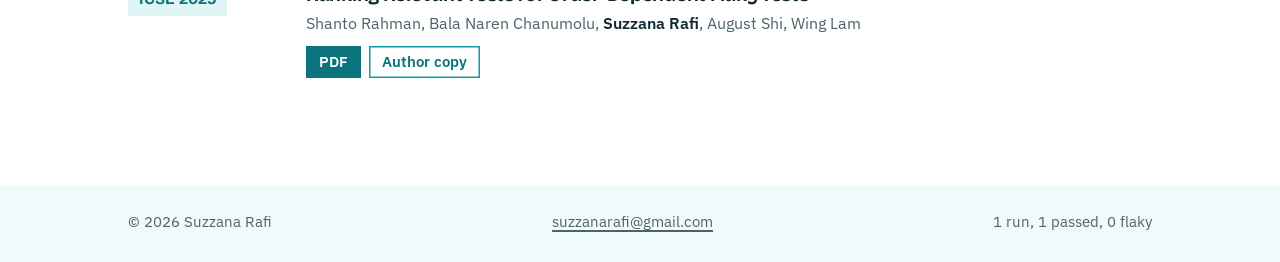
==== commit 5f65f31b: "Update expected graduation date to December 2027" ====
--- a/index.html
+++ b/index.html
@@ -37,7 +37,7 @@
         <p>I have experience working on detecting, repairing and reproducing <mark>flaky tests</mark>, which are tests that pass and fail non-deterministically on the same version of code, and have built heuristics and large language model based tools to address testing problems.</p>
         <dl class="facts">
           <div><dt>Advisor </dt><dd><a href="https://people.cs.gmu.edu/~winglam/">Wing Lam</a></dd></div>
-          <div><dt>Expected graduation </dt><dd>May 2027</dd></div>
+          <div><dt>Expected graduation </dt><dd>December 2027</dd></div>
         </dl>
         <div class="actions">
           <a class="btn solid" href="mailto:suzzanarafi@gmail.com">Email</a>
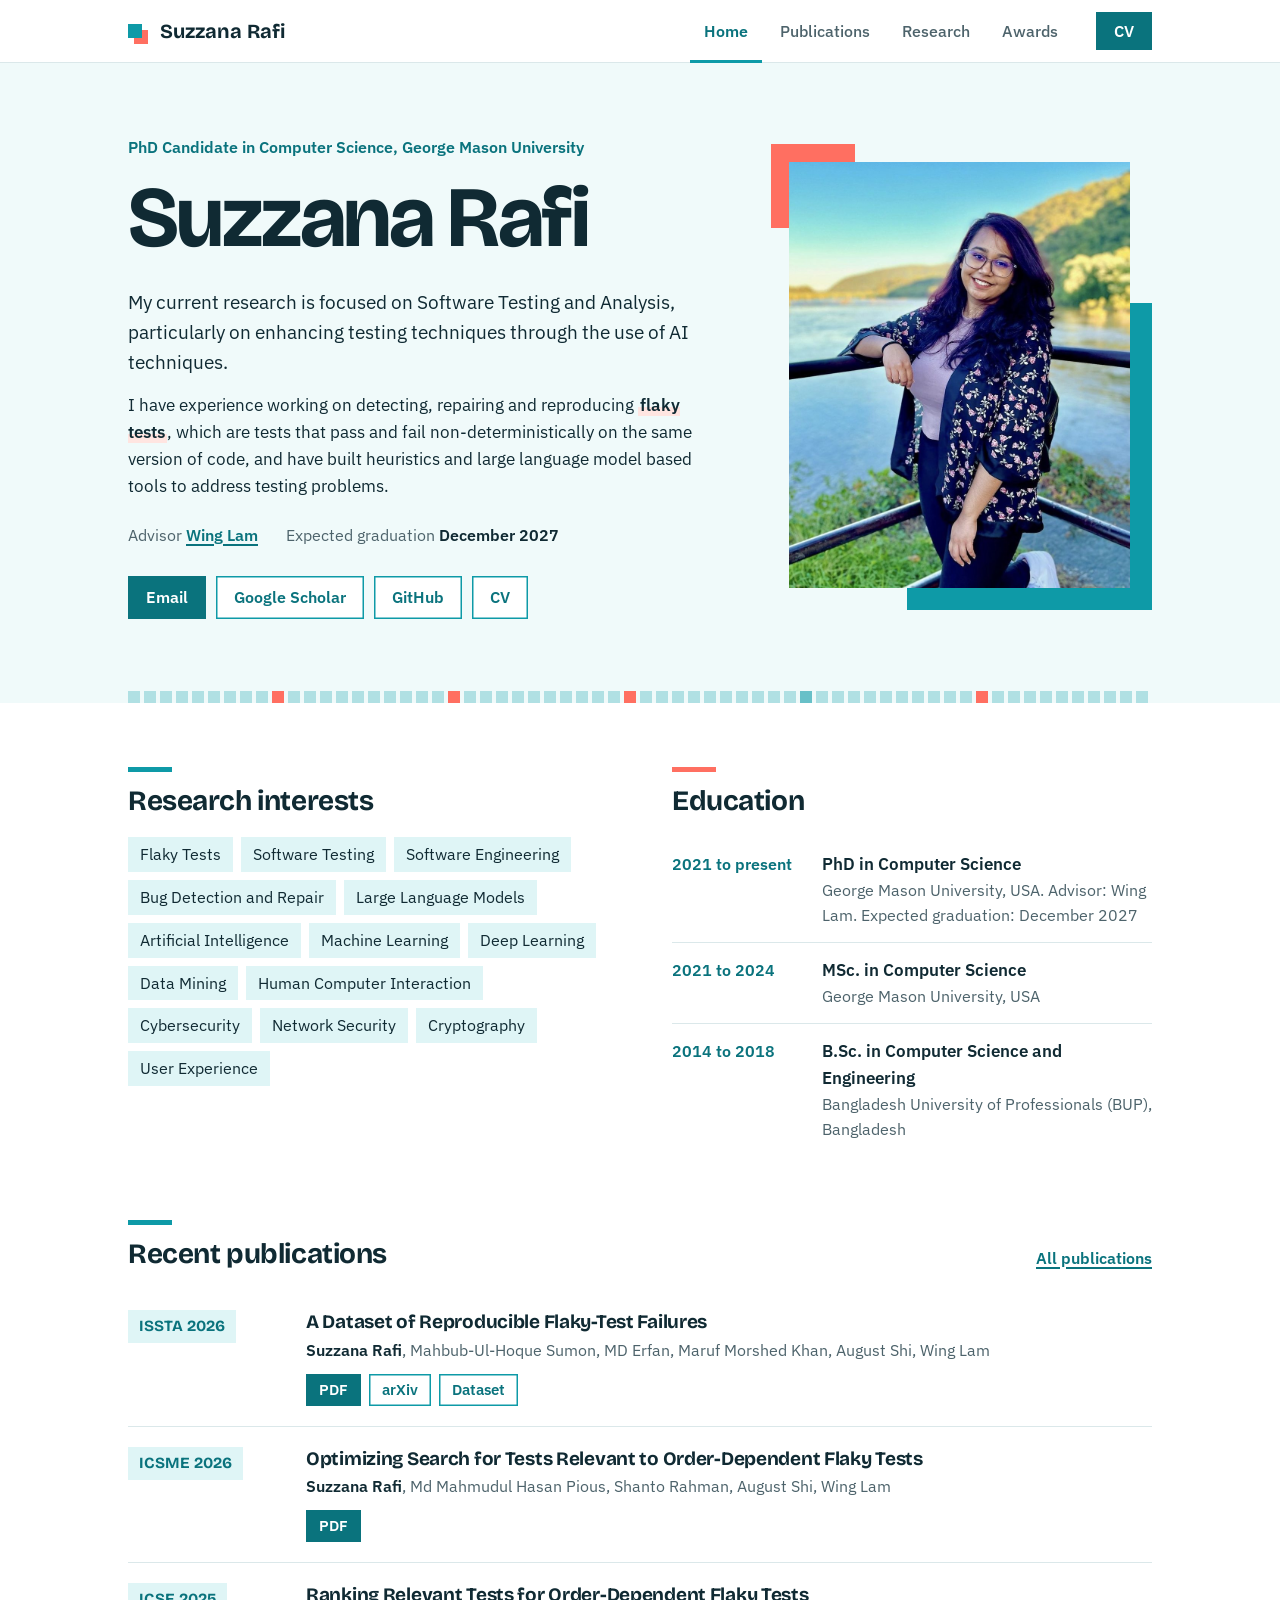
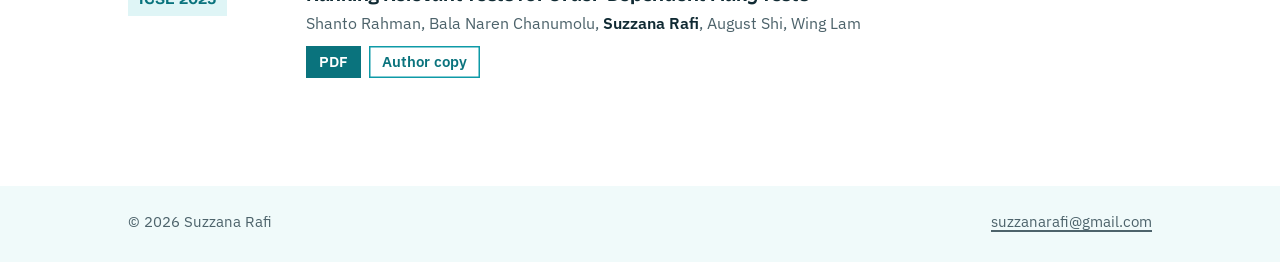
==== commit 5227fc47: "Add files via upload" ====
--- a/index.html
+++ b/index.html
@@ -63,7 +63,7 @@
     <div>
       <div class="sec-head alt"><h2>Education</h2></div>
     <ul class="rows">
-      <li><span class="when">2021 to present</span><span class="what"><b>PhD in Computer Science</b><span class="where">George Mason University, USA. Advisor: Wing Lam. Expected graduation: May 2027</span></span></li>
+      <li><span class="when">2021 to present</span><span class="what"><b>PhD in Computer Science</b><span class="where">George Mason University, USA. Advisor: Wing Lam. Expected graduation: December 2027</span></span></li>
       <li><span class="when">2021 to 2024</span><span class="what"><b>MSc. in Computer Science</b><span class="where">George Mason University, USA</span></span></li>
       <li><span class="when">2014 to 2018</span><span class="what"><b>B.Sc. in Computer Science and Engineering</b><span class="where">Bangladesh University of Professionals (BUP), Bangladesh</span></span></li>
     </ul>
@@ -108,7 +108,6 @@
   <div class="wrap foot-in">
     <span>&copy; 2026 Suzzana Rafi</span>
     <a href="mailto:suzzanarafi@gmail.com">suzzanarafi@gmail.com</a>
-    <span>1 run, 1 passed, 0 flaky</span>
   </div>
 </footer>
 
